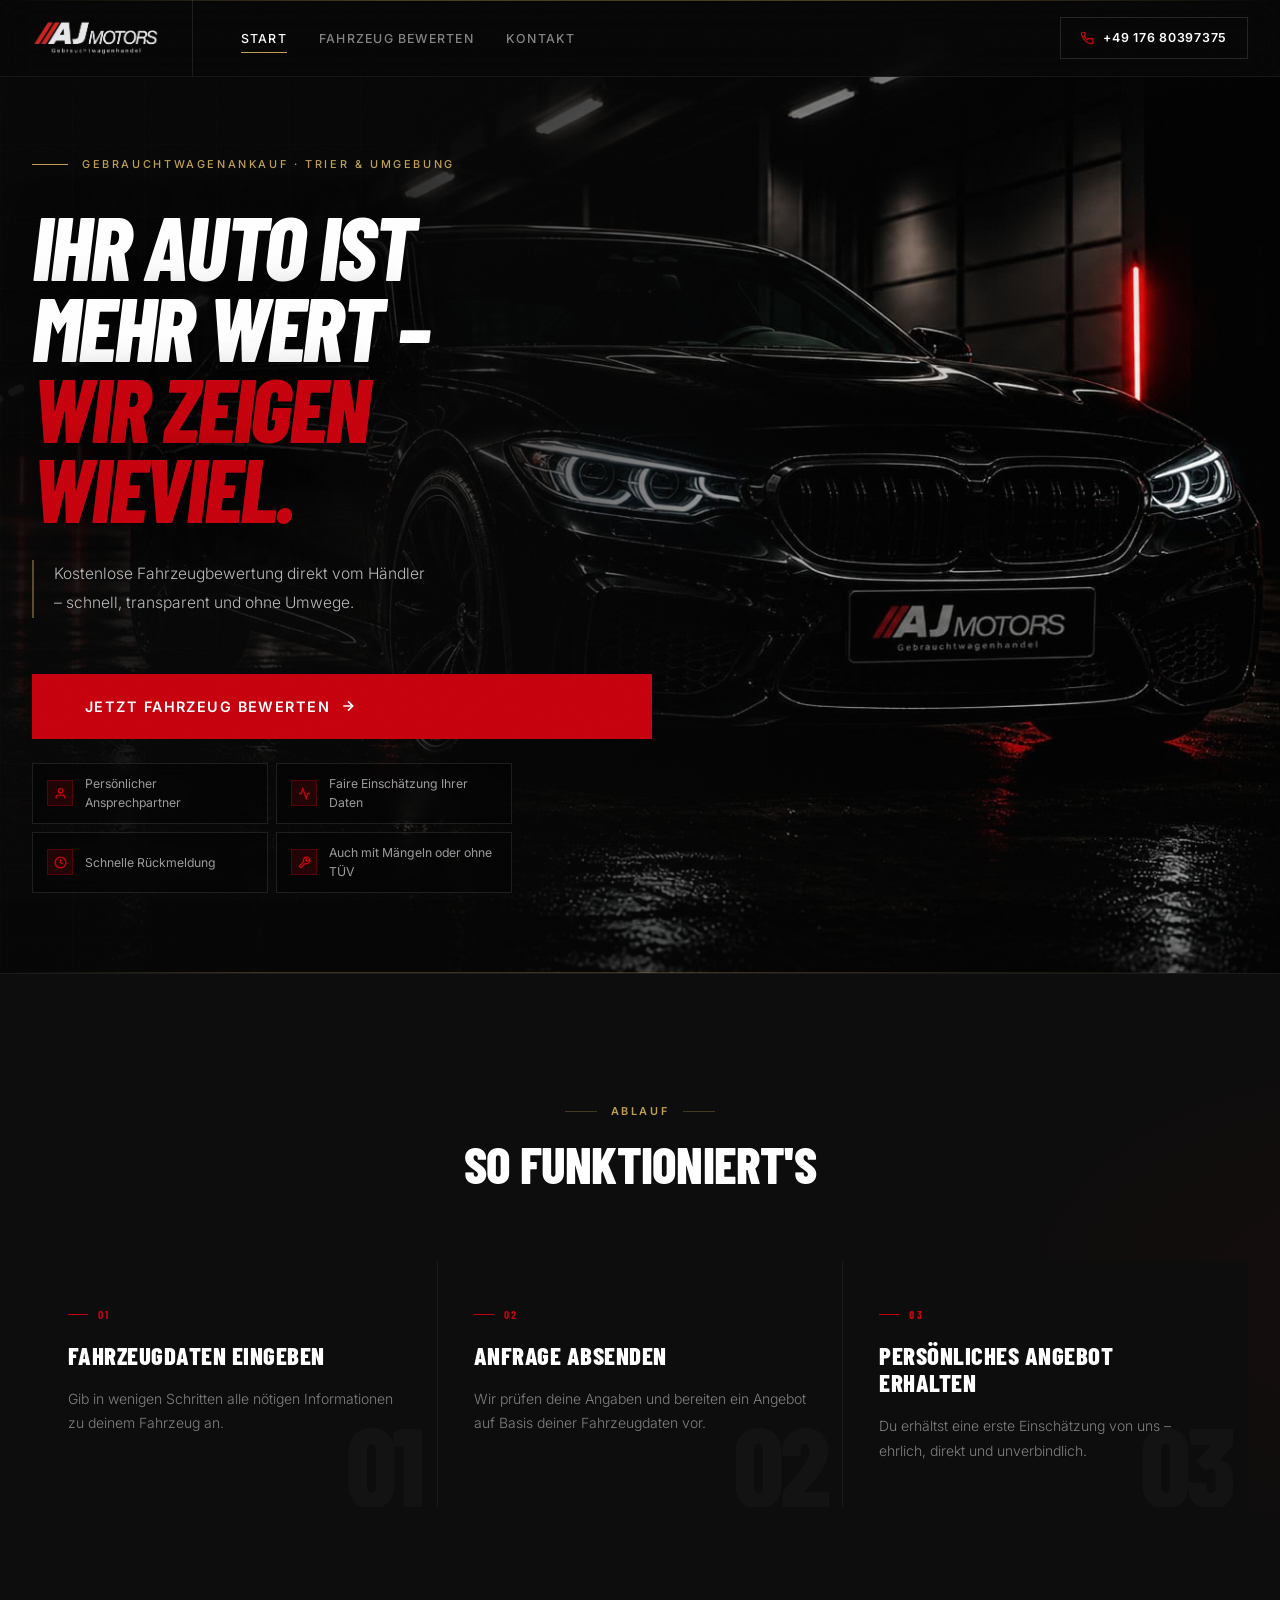
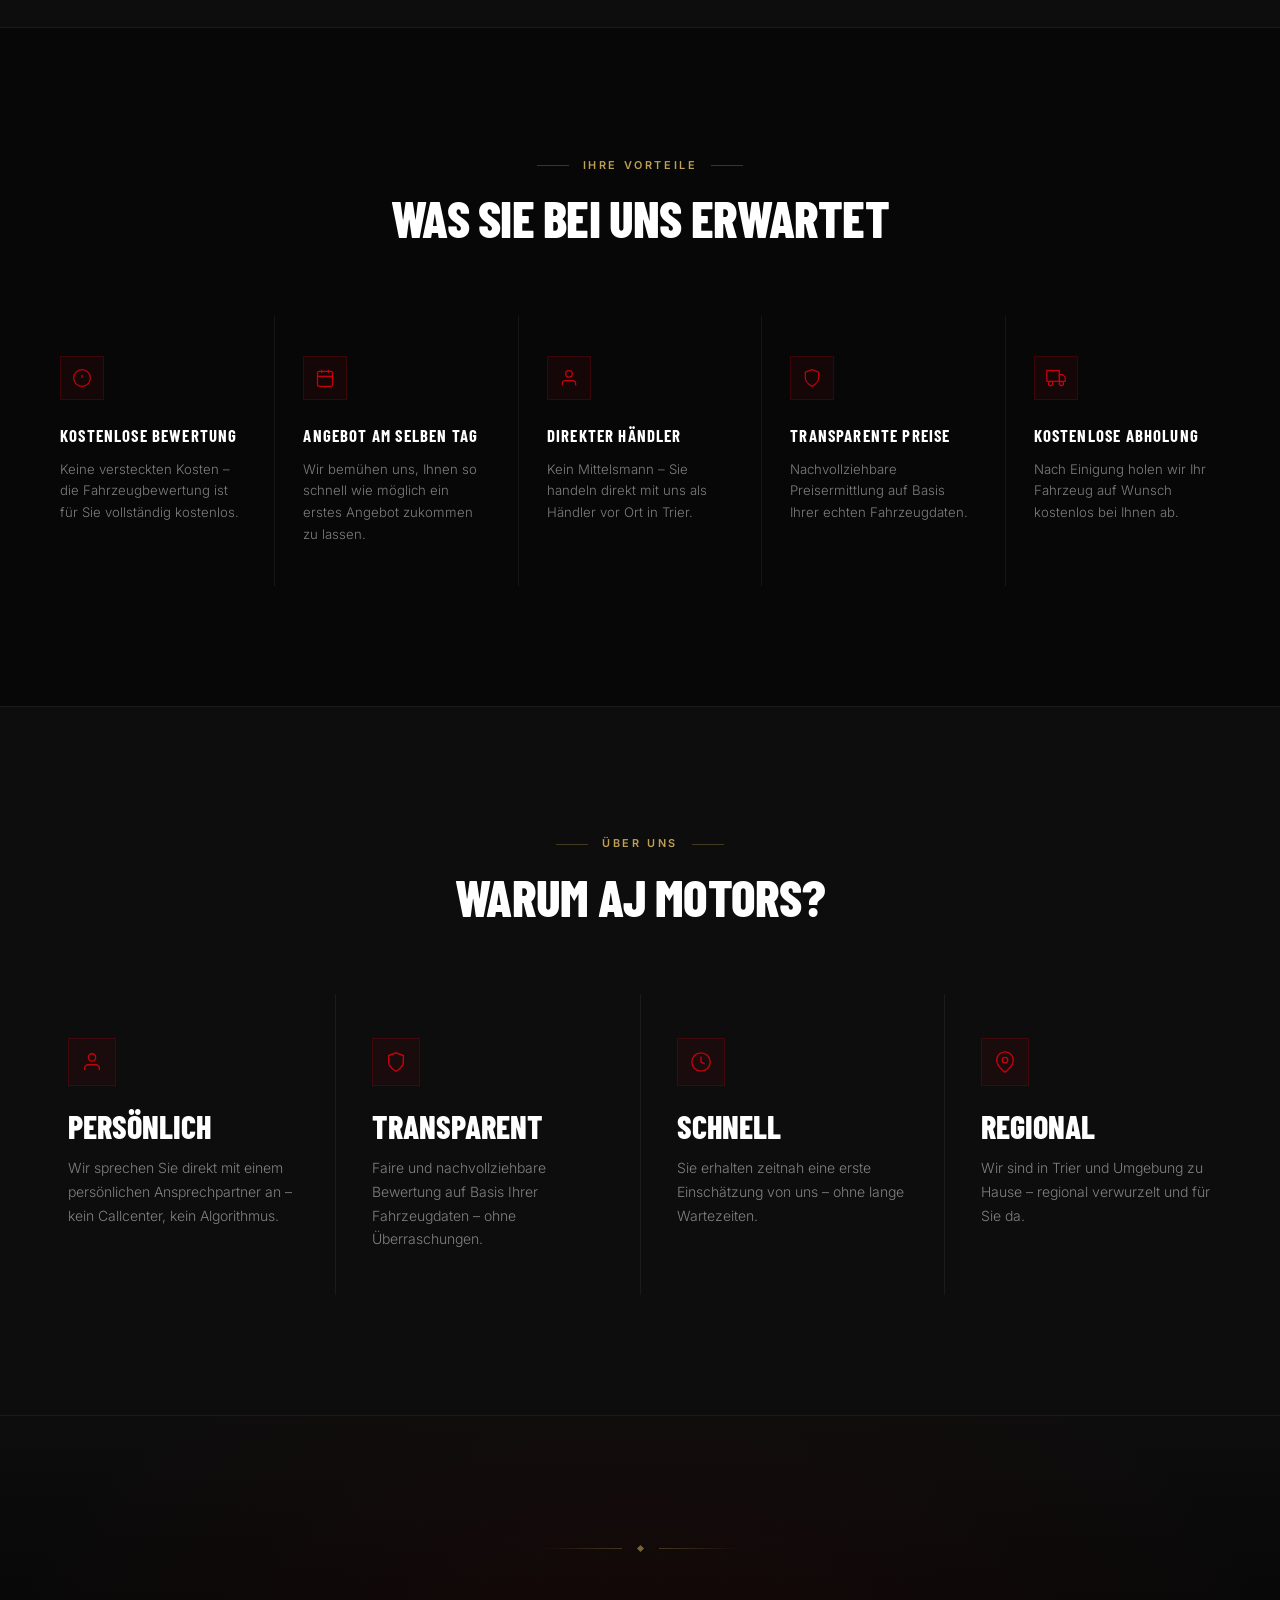
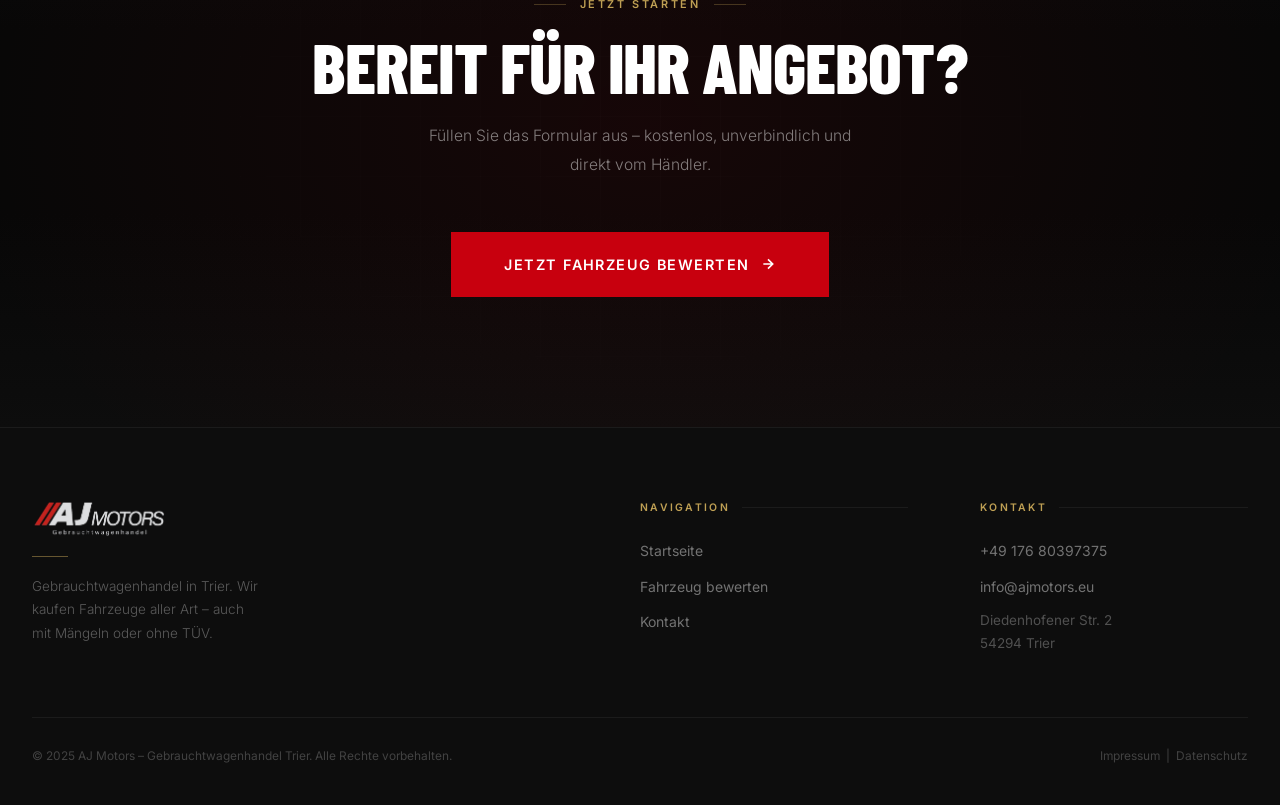
==== index.html @ bb2e8fae "initial commit" ====
<!DOCTYPE html>
<html lang="de">
<head>
  <meta charset="UTF-8">
  <meta name="viewport" content="width=device-width, initial-scale=1.0">
  <title>AJ Motors – Fahrzeugankauf & Bewertung in Trier</title>
  <meta name="description" content="Kostenlose Fahrzeugbewertung direkt vom Händler. AJ Motors kauft Gebrauchtwagen aller Art – schnell, transparent und fair. Trier & Umgebung.">
  <link rel="preconnect" href="https://fonts.googleapis.com">
  <link rel="preconnect" href="https://fonts.gstatic.com" crossorigin>
  <link href="https://fonts.googleapis.com/css2?family=Barlow+Condensed:ital,wght@0,300;0,600;0,700;0,800;1,700;1,800&family=Inter:wght@300;400;500;600&display=swap" rel="stylesheet">
  <link rel="stylesheet" href="styles.css">
</head>
<body>

<!-- ===== NAVBAR ===== -->
<nav class="navbar">
  <div class="nav-inner">
    <a href="index.html" class="nav-logo">
      <img src="public/logo-aj-motors.png" alt="AJ Motors">
    </a>
    <ul class="nav-links">
      <li><a href="index.html" class="active">Start</a></li>
      <li><a href="form.html">Fahrzeug bewerten</a></li>
      <li><a href="contact.html">Kontakt</a></li>
    </ul>
    <a href="tel:+4917680397375" class="nav-phone">
      <svg width="13" height="13" viewBox="0 0 24 24" fill="none" stroke="currentColor" stroke-width="2.5"><path d="M22 16.92v3a2 2 0 01-2.18 2 19.79 19.79 0 01-8.63-3.07A19.5 19.5 0 013.07 9.81 19.79 19.79 0 01.0 1.18 2 2 0 012 0h3a2 2 0 012 1.72c.127.96.361 1.903.7 2.81a2 2 0 01-.45 2.11L6.09 7.91a16 16 0 006 6l1.27-1.27a2 2 0 012.11-.45c.907.339 1.85.573 2.81.7A2 2 0 0122 14.92v2z"></path></svg>
      +49 176 80397375
    </a>
    <button class="nav-toggle" id="navToggle" aria-label="Menü öffnen">
      <svg width="20" height="20" viewBox="0 0 24 24" fill="none" stroke="currentColor" stroke-width="2"><line x1="3" y1="6" x2="21" y2="6"/><line x1="3" y1="12" x2="21" y2="12"/><line x1="3" y1="18" x2="21" y2="18"/></svg>
    </button>
  </div>
  <div class="nav-mobile" id="navMobile">
    <a href="index.html">Start</a>
    <a href="form.html">Fahrzeug bewerten</a>
    <a href="contact.html">Kontakt</a>
    <a href="tel:+4917680397375">+49 176 80397375</a>
  </div>
</nav>

<!-- ===== HERO ===== -->
<section class="hero">
  <!-- Decorative bottom edge -->
  <div class="hero-edge"></div>

  <div class="container hero-inner">
    <div class="hero-content">
      <span class="hero-eyebrow">Gebrauchtwagenankauf · Trier &amp; Umgebung</span>
      <h1 class="hero-headline">
        IHR AUTO IST<br>
        MEHR WERT –<br>
        <em class="text-red">WIR ZEIGEN<br>WIEVIEL.</em>
      </h1>
      <p class="hero-sub">
        Kostenlose Fahrzeugbewertung direkt vom Händler – schnell, transparent und ohne Umwege.
      </p>
      <div class="hero-cta">
        <a href="form.html" class="btn btn-primary btn-lg">
          Jetzt Fahrzeug bewerten
          <svg width="16" height="16" viewBox="0 0 24 24" fill="none" stroke="currentColor" stroke-width="2.5"><path d="M5 12h14M12 5l7 7-7 7"/></svg>
        </a>
        <div class="hero-badges">
          <div class="badge-item">
            <span class="badge-icon">
              <svg width="13" height="13" viewBox="0 0 24 24" fill="none" stroke="currentColor" stroke-width="2.5"><path d="M20 21v-2a4 4 0 00-4-4H8a4 4 0 00-4 4v2"/><circle cx="12" cy="7" r="4"/></svg>
            </span>
            Persönlicher Ansprechpartner
          </div>
          <div class="badge-item">
            <span class="badge-icon">
              <svg width="13" height="13" viewBox="0 0 24 24" fill="none" stroke="currentColor" stroke-width="2.5"><polyline points="22 12 18 12 15 21 9 3 6 12 2 12"/></svg>
            </span>
            Faire Einschätzung Ihrer Daten
          </div>
          <div class="badge-item">
            <span class="badge-icon">
              <svg width="13" height="13" viewBox="0 0 24 24" fill="none" stroke="currentColor" stroke-width="2.5"><circle cx="12" cy="12" r="10"/><polyline points="12 6 12 12 16 14"/></svg>
            </span>
            Schnelle Rückmeldung
          </div>
          <div class="badge-item">
            <span class="badge-icon">
              <svg width="13" height="13" viewBox="0 0 24 24" fill="none" stroke="currentColor" stroke-width="2.5"><path d="M14.7 6.3a1 1 0 000 1.4l1.6 1.6a1 1 0 001.4 0l3.77-3.77a6 6 0 01-7.94 7.94l-6.91 6.91a2.12 2.12 0 01-3-3l6.91-6.91a6 6 0 017.94-7.94l-3.76 3.76z"/></svg>
            </span>
            Auch mit Mängeln oder ohne TÜV
          </div>
        </div>
      </div>
    </div>
  </div>
</section>

<!-- ===== HOW IT WORKS ===== -->
<section class="how">
  <div class="container">
    <div class="section-header">
      <span class="section-label">Ablauf</span>
      <h2 class="section-heading">So funktioniert's</h2>
    </div>
    <div class="steps-row">
      <div class="step">
        <span class="step-count">01</span>
        <h3>Fahrzeugdaten eingeben</h3>
        <p>Gib in wenigen Schritten alle nötigen Informationen zu deinem Fahrzeug an.</p>
      </div>
      <div class="step">
        <span class="step-count">02</span>
        <h3>Anfrage absenden</h3>
        <p>Wir prüfen deine Angaben und bereiten ein Angebot auf Basis deiner Fahrzeugdaten vor.</p>
      </div>
      <div class="step">
        <span class="step-count">03</span>
        <h3>Persönliches Angebot erhalten</h3>
        <p>Du erhältst eine erste Einschätzung von uns – ehrlich, direkt und unverbindlich.</p>
      </div>
    </div>
  </div>
</section>

<!-- ===== USPs ===== -->
<section class="usps">
  <div class="container">
    <div class="section-header">
      <span class="section-label">Ihre Vorteile</span>
      <h2 class="section-heading">Was Sie bei uns erwartet</h2>
    </div>
    <div class="usps-grid">
      <div class="usp-card">
        <div class="usp-icon">
          <svg width="20" height="20" viewBox="0 0 24 24" fill="none" stroke="currentColor" stroke-width="1.5"><circle cx="12" cy="12" r="10"/><line x1="12" y1="8" x2="12" y2="12"/><line x1="12" y1="16" x2="12.01" y2="16"/></svg>
        </div>
        <h3>Kostenlose Bewertung</h3>
        <p>Keine versteckten Kosten – die Fahrzeugbewertung ist für Sie vollständig kostenlos.</p>
      </div>
      <div class="usp-card">
        <div class="usp-icon">
          <svg width="20" height="20" viewBox="0 0 24 24" fill="none" stroke="currentColor" stroke-width="1.5"><rect x="3" y="4" width="18" height="18" rx="2" ry="2"/><line x1="16" y1="2" x2="16" y2="6"/><line x1="8" y1="2" x2="8" y2="6"/><line x1="3" y1="10" x2="21" y2="10"/></svg>
        </div>
        <h3>Angebot am selben Tag</h3>
        <p>Wir bemühen uns, Ihnen so schnell wie möglich ein erstes Angebot zukommen zu lassen.</p>
      </div>
      <div class="usp-card">
        <div class="usp-icon">
          <svg width="20" height="20" viewBox="0 0 24 24" fill="none" stroke="currentColor" stroke-width="1.5"><path d="M20 21v-2a4 4 0 00-4-4H8a4 4 0 00-4 4v2"/><circle cx="12" cy="7" r="4"/></svg>
        </div>
        <h3>Direkter Händler</h3>
        <p>Kein Mittelsmann – Sie handeln direkt mit uns als Händler vor Ort in Trier.</p>
      </div>
      <div class="usp-card">
        <div class="usp-icon">
          <svg width="20" height="20" viewBox="0 0 24 24" fill="none" stroke="currentColor" stroke-width="1.5"><path d="M12 22s8-4 8-10V5l-8-3-8 3v7c0 6 8 10 8 10z"/></svg>
        </div>
        <h3>Transparente Preise</h3>
        <p>Nachvollziehbare Preisermittlung auf Basis Ihrer echten Fahrzeugdaten.</p>
      </div>
      <div class="usp-card">
        <div class="usp-icon">
          <svg width="20" height="20" viewBox="0 0 24 24" fill="none" stroke="currentColor" stroke-width="1.5"><rect x="1" y="3" width="15" height="13"/><polygon points="16 8 20 8 23 11 23 16 16 16 16 8"/><circle cx="5.5" cy="18.5" r="2.5"/><circle cx="18.5" cy="18.5" r="2.5"/></svg>
        </div>
        <h3>Kostenlose Abholung</h3>
        <p>Nach Einigung holen wir Ihr Fahrzeug auf Wunsch kostenlos bei Ihnen ab.</p>
      </div>
    </div>
  </div>
</section>

<!-- ===== TRUST ===== -->
<section class="trust">
  <div class="container">
    <div class="section-header">
      <span class="section-label">Über uns</span>
      <h2 class="section-heading">Warum AJ Motors?</h2>
    </div>
    <div class="trust-grid">
      <div class="trust-card">
        <div class="trust-icon">
          <svg width="22" height="22" viewBox="0 0 24 24" fill="none" stroke="currentColor" stroke-width="1.5"><path d="M20 21v-2a4 4 0 00-4-4H8a4 4 0 00-4 4v2"/><circle cx="12" cy="7" r="4"/></svg>
        </div>
        <h3>Persönlich</h3>
        <p>Wir sprechen Sie direkt mit einem persönlichen Ansprechpartner an – kein Callcenter, kein Algorithmus.</p>
      </div>
      <div class="trust-card">
        <div class="trust-icon">
          <svg width="22" height="22" viewBox="0 0 24 24" fill="none" stroke="currentColor" stroke-width="1.5"><path d="M12 22s8-4 8-10V5l-8-3-8 3v7c0 6 8 10 8 10z"/></svg>
        </div>
        <h3>Transparent</h3>
        <p>Faire und nachvollziehbare Bewertung auf Basis Ihrer Fahrzeugdaten – ohne Überraschungen.</p>
      </div>
      <div class="trust-card">
        <div class="trust-icon">
          <svg width="22" height="22" viewBox="0 0 24 24" fill="none" stroke="currentColor" stroke-width="1.5"><circle cx="12" cy="12" r="10"/><polyline points="12 6 12 12 16 14"/></svg>
        </div>
        <h3>Schnell</h3>
        <p>Sie erhalten zeitnah eine erste Einschätzung von uns – ohne lange Wartezeiten.</p>
      </div>
      <div class="trust-card">
        <div class="trust-icon">
          <svg width="22" height="22" viewBox="0 0 24 24" fill="none" stroke="currentColor" stroke-width="1.5"><path d="M21 10c0 7-9 13-9 13s-9-6-9-13a9 9 0 0118 0z"/><circle cx="12" cy="10" r="3"/></svg>
        </div>
        <h3>Regional</h3>
        <p>Wir sind in Trier und Umgebung zu Hause – regional verwurzelt und für Sie da.</p>
      </div>
    </div>
  </div>
</section>

<!-- ===== CTA BAND ===== -->
<section class="cta-band">
  <div class="cta-band-bg"></div>
  <div class="container">
    <div class="cta-ornament">
      <span class="cta-ornament-line"></span>
      <span class="cta-ornament-dot"></span>
      <span class="cta-ornament-line"></span>
    </div>
    <span class="section-label">Jetzt starten</span>
    <h2 class="section-heading">Bereit für Ihr Angebot?</h2>
    <p>Füllen Sie das Formular aus – kostenlos, unverbindlich und direkt vom Händler.</p>
    <a href="form.html" class="btn btn-primary btn-lg">
      Jetzt Fahrzeug bewerten
      <svg width="16" height="16" viewBox="0 0 24 24" fill="none" stroke="currentColor" stroke-width="2.5"><path d="M5 12h14M12 5l7 7-7 7"/></svg>
    </a>
  </div>
</section>

<!-- ===== FOOTER ===== -->
<footer class="footer">
  <div class="container">
    <div class="footer-grid">
      <div class="footer-brand">
        <img src="public/logo-aj-motors.png" alt="AJ Motors">
        <div class="footer-brand-divider"></div>
        <p>Gebrauchtwagenhandel in Trier. Wir kaufen Fahrzeuge aller Art – auch mit Mängeln oder ohne TÜV.</p>
      </div>
      <div class="footer-col">
        <h4>Navigation</h4>
        <ul>
          <li><a href="index.html">Startseite</a></li>
          <li><a href="form.html">Fahrzeug bewerten</a></li>
          <li><a href="contact.html">Kontakt</a></li>
        </ul>
      </div>
      <div class="footer-col">
        <h4>Kontakt</h4>
        <ul>
          <li><a href="tel:+4917680397375">+49 176 80397375</a></li>
          <li><a href="mailto:info@ajmotors.eu">info@ajmotors.eu</a></li>
          <li class="footer-address">Diedenhofener Str. 2<br>54294 Trier</li>
        </ul>
      </div>
    </div>
    <div class="footer-bottom">
      <p>© 2025 AJ Motors – Gebrauchtwagenhandel Trier. Alle Rechte vorbehalten.</p>
      <p><a href="#">Impressum</a> &nbsp;|&nbsp; <a href="#">Datenschutz</a></p>
    </div>
  </div>
</footer>

<script>
  const toggle = document.getElementById('navToggle');
  const mobile = document.getElementById('navMobile');
  toggle.addEventListener('click', () => {
    const open = mobile.classList.toggle('open');
    toggle.setAttribute('aria-label', open ? 'Menü schließen' : 'Menü öffnen');
  });
  window.addEventListener('scroll', () => {
    if (mobile.classList.contains('open')) {
      mobile.classList.remove('open');
      toggle.setAttribute('aria-label', 'Menü öffnen');
    }
  }, { passive: true });
</script>
</body>
</html>
---- styles.css ----
/* ===========================================
   AJ MOTORS – PREMIUM STYLESHEET
   =========================================== */

:root {
  /* Core blacks */
  --black:     #070707;
  --black-2:   #0D0D0D;
  --black-3:   #121212;
  --black-4:   #1A1A1A;

  /* Brand red – refined */
  --red:       #C8000E;
  --red-dk:    #9E000B;
  --red-glow:  rgba(200, 0, 14, 0.32);
  --red-subtle:rgba(200, 0, 14, 0.07);

  /* Gold accent – premium touch */
  --gold:      #BFA054;
  --gold-lt:   #D4B870;
  --gold-dk:   #8A7238;
  --gold-sub:  rgba(191, 160, 84, 0.18);
  --gold-line: rgba(191, 160, 84, 0.3);

  /* Text */
  --white:     #FFFFFF;
  --gray:      rgba(255, 255, 255, 0.48);
  --gray-lt:   rgba(255, 255, 255, 0.68);

  /* Borders */
  --border:    rgba(255, 255, 255, 0.06);
  --border-md: rgba(255, 255, 255, 0.10);

  /* Motion */
  --ease:      0.32s cubic-bezier(0.4, 0, 0.2, 1);
  --ease-out:  0.45s cubic-bezier(0, 0, 0.2, 1);

  /* Shape – sharp = premium */
  --radius: 0px;
}

/* ---- RESET ---- */
*, *::before, *::after { box-sizing: border-box; margin: 0; padding: 0; }
html { scroll-behavior: smooth; }

body {
  background: var(--black);
  color: var(--white);
  font-family: 'Inter', -apple-system, BlinkMacSystemFont, sans-serif;
  font-size: 16px;
  line-height: 1.6;
  -webkit-font-smoothing: antialiased;
  overflow-x: hidden;
}

/* Film grain – ultra-subtle premium texture */
body::before {
  content: '';
  position: fixed; inset: 0; z-index: 9998;
  pointer-events: none;
  opacity: 0.028;
  background-image: url("data:image/svg+xml,%3Csvg xmlns='http://www.w3.org/2000/svg' width='280' height='280'%3E%3Cfilter id='g'%3E%3CfeTurbulence type='fractalNoise' baseFrequency='0.78' numOctaves='4' stitchTiles='stitch'/%3E%3C/filter%3E%3Crect width='280' height='280' filter='url(%23g)'/%3E%3C/svg%3E");
}

img  { max-width: 100%; display: block; }
a    { color: inherit; text-decoration: none; }
ul   { list-style: none; }
input, select, textarea, button { font-family: inherit; }

/* ---- UTILITY ---- */
.container { max-width: 1280px; margin: 0 auto; padding: 0 32px; }
.text-red   { color: var(--red); }
.sr-only    { position: absolute; width: 1px; height: 1px; overflow: hidden; clip: rect(0,0,0,0); }

/* ---- BUTTONS ---- */
.btn {
  display: inline-flex; align-items: center; gap: 10px;
  padding: 16px 32px;
  border: 1px solid transparent; border-radius: var(--radius);
  font-weight: 600; font-size: .875rem; cursor: pointer;
  transition: all var(--ease);
  text-decoration: none; white-space: nowrap;
  letter-spacing: 0.07em; text-transform: uppercase;
  position: relative; overflow: hidden;
}

/* Sheen sweep effect */
.btn::after {
  content: '';
  position: absolute; inset: 0;
  background: linear-gradient(110deg, transparent 40%, rgba(255,255,255,0.07) 50%, transparent 60%);
  transform: translateX(-100%);
  transition: transform 0.55s ease;
}
.btn:hover::after { transform: translateX(100%); }

.btn-primary { background: var(--red); color: var(--white); border-color: var(--red); }
.btn-primary:hover {
  background: var(--red-dk); border-color: var(--red-dk);
  transform: translateY(-2px);
  box-shadow: 0 14px 40px var(--red-glow);
}
.btn-outline { background: transparent; color: var(--white); border-color: rgba(255,255,255,.18); }
.btn-outline:hover { border-color: var(--gold); color: var(--gold); background: var(--gold-sub); }
.btn-phone { background: transparent; color: var(--white); border-color: rgba(255,255,255,.15); }
.btn-phone:hover { border-color: var(--red); color: var(--red); }
.btn-lg { padding: 20px 52px; font-size: .9rem; letter-spacing: .1em; }

/* ---- NAVBAR ---- */
.navbar {
  position: fixed; top: 0; left: 0; right: 0; z-index: 200;
  /* Kein backdrop-filter hier — verhindert Compositing-Konflikt mit mix-blend-mode */
  background: rgba(7, 7, 7, 0.93);
  border-bottom: 1px solid var(--border);
}

/* Blur-Schicht als Pseudo-Element HINTER dem Content */
.navbar::after {
  content: '';
  position: absolute; inset: 0; z-index: 0;
  backdrop-filter: blur(20px) saturate(160%);
  pointer-events: none;
}

/* Gold hairline ganz oben */
.navbar::before {
  content: '';
  position: absolute; top: 0; left: 0; right: 0; z-index: 2;
  height: 1px;
  background: linear-gradient(90deg, transparent 0%, var(--gold) 30%, var(--gold) 70%, transparent 100%);
  opacity: 0.35;
}

.nav-inner {
  position: relative; z-index: 1; /* über dem ::after Blur-Layer */
  max-width: 1280px; margin: 0 auto; padding: 0 32px;
  height: 76px; display: flex; align-items: center; gap: 48px;
}
.nav-logo {
  align-self: stretch;
  display: flex; align-items: center;
  padding-right: 32px;
  border-right: 1px solid rgba(255,255,255,.09);
  flex-shrink: 0;
}
.nav-logo img {
  height: 36px; width: auto;
  display: block;
  opacity: 0.92;
}
.nav-links { display: flex; gap: 32px; flex: 1; }
.nav-links a {
  font-weight: 500; font-size: .775rem;
  color: rgba(255,255,255,.5); position: relative; padding-bottom: 2px;
  transition: color var(--ease); letter-spacing: 0.1em; text-transform: uppercase;
}
.nav-links a::after {
  content: ''; position: absolute; bottom: -5px; left: 0; right: 0;
  height: 1px; background: var(--gold);
  transform: scaleX(0); transform-origin: left; transition: transform var(--ease);
}
.nav-links a:hover, .nav-links a.active { color: var(--white); }
.nav-links a:hover::after, .nav-links a.active::after { transform: scaleX(1); }

.nav-phone {
  display: flex; align-items: center; gap: 9px;
  font-weight: 600; font-size: .775rem;
  border: 1px solid rgba(255,255,255,.12); padding: 10px 20px;
  transition: all var(--ease); flex-shrink: 0;
  letter-spacing: 0.06em;
}
.nav-phone:hover { border-color: var(--gold); color: var(--gold); }
.nav-phone svg { color: var(--red); flex-shrink: 0; }

.nav-toggle {
  display: none; background: none; border: none; color: var(--white);
  cursor: pointer; padding: 8px; margin-left: auto;
}
.nav-mobile {
  display: none; flex-direction: column;
  background: var(--black-2); border-top: 1px solid var(--border);
  position: relative; z-index: 1;
}
.nav-mobile.open { display: flex; }
.nav-mobile a {
  color: rgba(255,255,255,.6); font-weight: 500; font-size: .875rem;
  padding: 18px 32px; border-bottom: 1px solid var(--border);
  transition: color var(--ease); letter-spacing: 0.04em;
}
.nav-mobile a:last-child { border-bottom: none; }
.nav-mobile a:hover { color: var(--white); }

/* ---- SECTION LABELS & HEADERS ---- */
.section-label {
  display: inline-flex; align-items: center; gap: 14px;
  font-size: .68rem; font-weight: 600;
  text-transform: uppercase; letter-spacing: .24em;
  color: var(--gold); margin-bottom: 18px;
}
.section-label::before,
.section-label::after {
  content: '';
  display: block; height: 1px; background: var(--gold-line); flex-shrink: 0;
}
.section-label::before { width: 32px; }
.section-label::after  { width: 32px; }

.section-heading {
  font-family: 'Barlow Condensed', 'Impact', sans-serif;
  font-weight: 800; font-size: clamp(2.2rem, 4vw, 3.6rem);
  text-transform: uppercase; letter-spacing: -.015em; line-height: 1.0;
}
.section-header { text-align: center; margin-bottom: 72px; }

/* ---- HERO ---- */
.hero {
  min-height: 100vh;
  position: relative; overflow: hidden;
  display: flex; align-items: center;
  padding-top: 76px;

  /* Foto als CSS-Background — Hochformat-Bild, vertikal zentriert auf Motorhaube */
  background-image: url('public/hero.png.jpg');
  background-size: cover;
  background-position: center 42%;
  background-repeat: no-repeat;
}

/* Gradient-Overlay: Links dicht für Text-Lesbarkeit, rechts offen für Bild */
.hero::before {
  content: '';
  position: absolute; inset: 0; z-index: 0; pointer-events: none;
  background:
    /* Horizontaler Fader: Links opak → Mitte/Rechts transparent */
    linear-gradient(108deg,
      rgba(7,7,7,0.97) 0%,
      rgba(7,7,7,0.90) 25%,
      rgba(7,7,7,0.55) 48%,
      rgba(7,7,7,0.15) 68%,
      transparent 82%
    ),
    /* Vertikaler Fader unten: Boden abdunkeln */
    linear-gradient(to top,
      rgba(7,7,7,0.60) 0%,
      rgba(7,7,7,0.08) 28%,
      transparent 50%
    ),
    /* Oben leicht abdunkeln für Navbar-Übergang */
    linear-gradient(to bottom,
      rgba(7,7,7,0.45) 0%,
      transparent 16%
    );
}

/* Subtiles Grid nur im linken (dunklen) Bereich */
.hero::after {
  content: '';
  position: absolute; inset: 0; z-index: 0; pointer-events: none;
  background-image:
    linear-gradient(rgba(255,255,255,.011) 1px, transparent 1px),
    linear-gradient(90deg, rgba(255,255,255,.011) 1px, transparent 1px);
  background-size: 72px 72px;
  mask-image: linear-gradient(108deg, black 0%, black 22%, transparent 50%);
}

.hero-edge {
  position: absolute; bottom: 0; left: 0; right: 0; z-index: 2;
  height: 1px;
  background: linear-gradient(90deg, transparent 0%, var(--gold-line) 20%, var(--gold-line) 55%, transparent 100%);
  pointer-events: none;
}

.hero-inner {
  position: relative; z-index: 1;
  padding-top: 80px; padding-bottom: 80px;
  width: 100%;
}

.hero-content {
  max-width: 620px;
  display: flex; flex-direction: column; gap: 32px;
}

/* Eyebrow */
.hero-eyebrow {
  display: inline-flex; align-items: center; gap: 14px;
  font-size: .68rem; font-weight: 500; text-transform: uppercase;
  letter-spacing: .24em; color: var(--gold);
}
.hero-eyebrow::before {
  content: ''; display: block; width: 36px; height: 1px;
  background: var(--gold); flex-shrink: 0;
}

.hero-headline {
  font-family: 'Barlow Condensed', 'Impact', 'Arial Narrow', sans-serif;
  font-weight: 800; font-style: italic;
  font-size: clamp(3.4rem, 7vw, 7rem);
  line-height: 0.9; text-transform: uppercase; letter-spacing: -.025em;
  text-shadow: 0 2px 40px rgba(0,0,0,0.5);
}
.hero-headline em { font-style: italic; color: var(--red); }

.hero-sub {
  font-size: .975rem; color: rgba(255,255,255,.72); max-width: 400px; line-height: 1.85;
  border-left: 2px solid rgba(191,160,84,.45); padding-left: 20px;
  font-weight: 300;
}

.hero-cta { display: flex; flex-direction: column; gap: 24px; margin-top: 24px; }

.hero-badges { display: grid; grid-template-columns: 1fr 1fr; gap: 8px; max-width: 480px; }

.badge-item {
  display: flex; align-items: center; gap: 12px;
  font-size: .765rem; color: rgba(255,255,255,.6); font-weight: 400;
  padding: 10px 14px;
  border: 1px solid rgba(255,255,255,.1);
  background: rgba(0,0,0,.35);
  backdrop-filter: blur(8px);
  transition: border-color var(--ease), color var(--ease);
  cursor: default;
}
.badge-item:hover {
  border-color: rgba(191,160,84,.35);
  color: rgba(255,255,255,.85);
}
.badge-icon {
  width: 26px; height: 26px; flex-shrink: 0;
  background: rgba(200,0,14,.15); border: 1px solid rgba(200,0,14,.3);
  display: flex; align-items: center; justify-content: center;
  color: var(--red);
}

/* ---- HOW IT WORKS ---- */
.how {
  padding: 120px 0;
  background: var(--black-2);
  border-top: 1px solid var(--border);
  border-bottom: 1px solid var(--border);
  position: relative; overflow: hidden;
}
.how::before {
  content: ''; position: absolute; top: 0; right: -100px;
  width: 500px; height: 100%;
  background: radial-gradient(ellipse at right center, rgba(200,0,14,.05) 0%, transparent 60%);
  pointer-events: none;
}

/* Seam-grid layout */
.steps-row {
  display: grid; grid-template-columns: repeat(3, 1fr);
  gap: 1px; background: var(--border);
  counter-reset: step;
}

.step {
  counter-increment: step;
  display: flex; flex-direction: column; align-items: flex-start;
  text-align: left; gap: 18px;
  background: var(--black-2); padding: 44px 36px;
  transition: background var(--ease), transform var(--ease);
  position: relative; overflow: hidden;
}
.step:hover { background: var(--black-3); }

/* Large watermark step number */
.step::before {
  content: counter(step, decimal-leading-zero);
  position: absolute; bottom: -12px; right: 16px;
  font-family: 'Barlow Condensed', sans-serif;
  font-size: 7rem; font-weight: 800; line-height: 1;
  color: rgba(255,255,255,.028); letter-spacing: -.04em;
  pointer-events: none; user-select: none;
}

/* Red reveal line on top */
.step::after {
  content: '';
  position: absolute; top: 0; left: 0; right: 0;
  height: 2px; background: var(--red);
  transform: scaleX(0); transform-origin: left;
  transition: transform var(--ease-out);
}
.step:hover::after { transform: scaleX(1); }

.step-count {
  font-family: 'Barlow Condensed', sans-serif;
  font-size: .72rem; font-weight: 700; letter-spacing: .2em;
  color: var(--red); text-transform: uppercase;
  display: flex; align-items: center; gap: 10px;
}
.step-count::before {
  content: ''; display: block; width: 20px; height: 1px; background: var(--red);
}

.step h3 {
  font-family: 'Barlow Condensed', sans-serif;
  font-size: 1.55rem; font-weight: 800; text-transform: uppercase;
  letter-spacing: 0.02em; line-height: 1.1; color: var(--white);
}
.step p { font-size: .875rem; color: var(--gray); line-height: 1.75; font-weight: 300; }

/* ---- USP SECTION ---- */
.usps { padding: 120px 0; background: var(--black); }

.usps-grid {
  display: grid; grid-template-columns: repeat(5, 1fr);
  gap: 1px; background: var(--border);
}

.usp-card {
  background: var(--black); padding: 40px 28px;
  text-align: left; transition: background var(--ease);
  position: relative; overflow: hidden;
}
.usp-card:hover { background: var(--black-3); }

/* Red line sweeps from left on hover */
.usp-card::before {
  content: '';
  position: absolute; top: 0; left: 0; right: 0;
  height: 2px;
  background: linear-gradient(90deg, var(--red) 0%, rgba(200,0,14,.2) 100%);
  transform: scaleX(0); transform-origin: left;
  transition: transform var(--ease-out);
}
.usp-card:hover::before { transform: scaleX(1); }

.usp-icon {
  width: 44px; height: 44px; margin-bottom: 22px;
  background: var(--red-subtle); border: 1px solid rgba(200,0,14,.22);
  display: flex; align-items: center; justify-content: center;
  color: var(--red); transition: border-color var(--ease);
}
.usp-card:hover .usp-icon { border-color: rgba(200,0,14,.45); }

.usp-card h3 {
  font-family: 'Barlow Condensed', sans-serif;
  font-size: 1.05rem; font-weight: 700; text-transform: uppercase;
  letter-spacing: .07em; margin-bottom: 10px;
}
.usp-card p { font-size: .825rem; color: var(--gray); line-height: 1.65; font-weight: 300; }

/* ---- TRUST SECTION ---- */
.trust {
  padding: 120px 0; background: var(--black-2);
  border-top: 1px solid var(--border); border-bottom: 1px solid var(--border);
}

.trust-grid {
  display: grid; grid-template-columns: repeat(4, 1fr);
  gap: 1px; background: var(--border);
}

.trust-card {
  background: var(--black-2); padding: 44px 36px;
  transition: background var(--ease); position: relative; overflow: hidden;
}
.trust-card:hover { background: var(--black-3); }

/* Gold line appears at bottom on hover */
.trust-card::after {
  content: '';
  position: absolute; bottom: 0; left: 0; right: 0;
  height: 1px;
  background: linear-gradient(90deg, var(--gold) 0%, transparent 100%);
  opacity: 0; transition: opacity var(--ease-out);
}
.trust-card:hover::after { opacity: 1; }

.trust-icon {
  width: 48px; height: 48px; margin-bottom: 24px;
  background: var(--red-subtle); border: 1px solid rgba(200,0,14,.22);
  display: flex; align-items: center; justify-content: center;
  color: var(--red); transition: border-color var(--ease);
}
.trust-card:hover .trust-icon { border-color: rgba(200,0,14,.45); }

.trust-card h3 {
  font-family: 'Barlow Condensed', sans-serif;
  font-size: 2rem; font-weight: 800; text-transform: uppercase;
  margin-bottom: 14px; line-height: 1.0;
}
.trust-card p { font-size: .875rem; color: var(--gray); line-height: 1.7; font-weight: 300; }

/* ---- CTA BAND ---- */
.cta-band {
  padding: 130px 0;
  background: var(--black);
  text-align: center;
  position: relative; overflow: hidden;
}

.cta-band-bg {
  position: absolute; inset: 0; pointer-events: none;
  background:
    radial-gradient(ellipse 90% 130% at 50% 50%, rgba(200,0,14,.08) 0%, transparent 60%),
    linear-gradient(180deg, var(--black-2) 0%, var(--black) 35%, var(--black) 65%, var(--black-2) 100%);
}
.cta-band-bg::after {
  content: '';
  position: absolute; inset: 0;
  background-image:
    linear-gradient(rgba(255,255,255,.01) 1px, transparent 1px),
    linear-gradient(90deg, rgba(255,255,255,.01) 1px, transparent 1px);
  background-size: 60px 60px;
  mask-image: radial-gradient(ellipse 60% 80% at 50% 50%, black, transparent);
}

.cta-band > .container { position: relative; z-index: 1; }

/* Gold ornament divider */
.cta-ornament {
  display: flex; align-items: center; gap: 16px;
  justify-content: center; margin-bottom: 36px;
}
.cta-ornament-line {
  display: block; flex: 1; max-width: 80px; height: 1px;
  background: linear-gradient(90deg, transparent, var(--gold-line));
}
.cta-ornament-line:last-child {
  background: linear-gradient(90deg, var(--gold-line), transparent);
}
.cta-ornament-dot {
  display: block; width: 5px; height: 5px;
  background: var(--gold); opacity: 0.6;
  transform: rotate(45deg);
}

.cta-band .section-heading {
  font-size: clamp(2.6rem, 5.5vw, 5rem);
  margin-bottom: 20px;
}
.cta-band p {
  color: var(--gray); font-size: .975rem; max-width: 440px;
  margin: 0 auto 52px; line-height: 1.85; font-weight: 300;
}

/* ---- FOOTER ---- */
.footer { background: var(--black-2); border-top: 1px solid var(--border); padding: 72px 0 40px; }

.footer-grid { display: grid; grid-template-columns: 2fr 1fr 1fr; gap: 72px; margin-bottom: 52px; }

.footer-brand img {
  height: 38px; margin-bottom: 18px;
  opacity: 0.88;
}
.footer-brand-divider {
  width: 36px; height: 1px;
  background: var(--gold); opacity: 0.5;
  margin-bottom: 18px;
}
.footer-brand p { font-size: .845rem; color: rgba(255,255,255,.32); max-width: 230px; line-height: 1.75; font-weight: 300; }

.footer-col h4 {
  font-size: .65rem; font-weight: 600; text-transform: uppercase;
  letter-spacing: .22em; color: var(--gold); margin-bottom: 22px;
  display: flex; align-items: center; gap: 12px;
}
.footer-col h4::after { content: ''; flex: 1; height: 1px; background: var(--border); }

.footer-col li { margin-bottom: 10px; }
.footer-col a { color: rgba(255,255,255,.42); font-size: .875rem; transition: color var(--ease); font-weight: 400; }
.footer-col a:hover { color: var(--white); }
.footer-address { color: rgba(255,255,255,.28); font-size: .845rem; line-height: 1.7; }

.footer-bottom {
  padding-top: 28px; border-top: 1px solid var(--border);
  display: flex; justify-content: space-between; align-items: center;
}
.footer-bottom p { font-size: .745rem; color: rgba(255,255,255,.22); }
.footer-bottom a { transition: color var(--ease); }
.footer-bottom a:hover { color: rgba(255,255,255,.65); }

/* ---- FORM PAGE ---- */
.form-page { min-height: 100vh; padding-top: 76px; background: var(--black); }
.form-header {
  background: var(--black-2); padding: 40px 0 0;
  border-bottom: 1px solid var(--border);
}
.form-title { max-width: 640px; margin: 0 auto; padding: 0 24px 28px; text-align: center; }
.form-title h1 {
  font-family: 'Barlow Condensed', sans-serif;
  font-size: clamp(1.8rem, 4vw, 3rem); font-weight: 800;
  text-transform: uppercase; margin-bottom: 6px;
}
.form-title p { font-size: .9rem; color: var(--gray); }
.progress-wrap { max-width: 640px; margin: 0 auto; padding: 0 24px 28px; }
.progress-meta { display: flex; justify-content: space-between; margin-bottom: 8px; }
.progress-meta span { font-size: .78rem; color: rgba(255,255,255,.35); }
.progress-meta strong { color: var(--red); }
.progress-bar { height: 2px; background: rgba(255,255,255,.06); overflow: hidden; }
.progress-fill { height: 100%; background: var(--red); transition: width .4s ease; }

.form-body { max-width: 560px; margin: 0 auto; padding: 64px 24px 80px; }
.form-step { display: none; }
.form-step.active { display: block; animation: stepIn .3s ease; }
@keyframes stepIn { from { opacity: 0; transform: translateY(14px); } to { opacity: 1; transform: translateY(0); } }

.step-counter { display: block; font-size: .72rem; font-weight: 600; text-transform: uppercase; letter-spacing: .18em; color: var(--red); margin-bottom: 10px; }
.step-q {
  font-family: 'Barlow Condensed', sans-serif;
  font-size: clamp(1.75rem, 4vw, 2.75rem); font-weight: 800;
  text-transform: uppercase; line-height: 1.05; margin-bottom: 6px;
}
.step-hint { font-size: .875rem; color: var(--gray); margin-bottom: 36px; }

/* Form controls */
.fg { margin-bottom: 20px; }
.fg label { display: block; font-size: .85rem; font-weight: 500; color: rgba(255,255,255,.58); margin-bottom: 7px; }
.fc {
  width: 100%; padding: 14px 16px;
  background: var(--black-3); border: 1px solid rgba(255,255,255,.08);
  color: var(--white); font-size: 1rem;
  transition: border-color var(--ease); appearance: none;
}
.fc:focus { outline: none; border-color: var(--red); background: rgba(255,255,255,.018); }
.fc::placeholder { color: rgba(255,255,255,.22); }
select.fc {
  background-image: url("data:image/svg+xml,%3Csvg xmlns='http://www.w3.org/2000/svg' width='16' height='16' viewBox='0 0 24 24' fill='none' stroke='%23555' stroke-width='2'%3E%3Cpolyline points='6 9 12 15 18 9'%3E%3C/polyline%3E%3C/svg%3E");
  background-repeat: no-repeat; background-position: right 14px center; padding-right: 44px; cursor: pointer;
}
select.fc option { background: var(--black-3); color: var(--white); }

/* Option cards */
.opts { display: grid; grid-template-columns: repeat(2, 1fr); gap: 8px; }
.opts.cols-3 { grid-template-columns: repeat(3, 1fr); }
.opt {
  background: var(--black-3); border: 1px solid rgba(255,255,255,.07);
  padding: 18px 14px; text-align: center;
  cursor: pointer; transition: all var(--ease); user-select: none;
}
.opt:hover { border-color: rgba(200,0,14,.35); background: rgba(200,0,14,.04); }
.opt.sel { border-color: var(--red); background: rgba(200,0,14,.08); }
.opt-ico {
  width: 44px; height: 44px; margin: 0 auto 12px;
  background: rgba(200,0,14,.06); border: 1px solid rgba(200,0,14,.18);
  display: flex; align-items: center; justify-content: center;
  color: var(--red); transition: background var(--ease), border-color var(--ease);
}
.opt.sel .opt-ico { background: rgba(200,0,14,.14); border-color: rgba(200,0,14,.5); }
.opt-lbl { font-size: .82rem; font-weight: 600; letter-spacing: .03em; }

/* Image upload */
.upload {
  border: 1px dashed rgba(255,255,255,.1); padding: 40px 24px;
  text-align: center; cursor: pointer; transition: all var(--ease); position: relative;
}
.upload:hover { border-color: var(--red); background: rgba(200,0,14,.03); }
.upload input[type="file"] { position: absolute; inset: 0; opacity: 0; cursor: pointer; width: 100%; height: 100%; }
.upload-icon { font-size: 2.5rem; margin-bottom: 12px; }
.upload h4 { font-weight: 600; margin-bottom: 4px; }
.upload p { font-size: .8rem; color: var(--gray); }
.img-preview { display: grid; grid-template-columns: repeat(3, 1fr); gap: 8px; margin-top: 16px; }
.img-preview img { width: 100%; height: 90px; object-fit: cover; border: 1px solid var(--border); }

/* Form nav */
.f-nav { display: flex; align-items: center; justify-content: space-between; margin-top: 40px; gap: 16px; }
.btn-back-f {
  background: none; border: none; color: rgba(255,255,255,.38);
  font-size: .875rem; font-weight: 500; cursor: pointer;
  display: flex; align-items: center; gap: 6px; padding: 0;
  transition: color var(--ease);
}
.btn-back-f:hover { color: var(--white); }
.btn-nxt {
  background: var(--red); color: var(--white); border: 1px solid var(--red);
  padding: 16px 40px; font-size: .9rem; font-weight: 700; cursor: pointer;
  text-transform: uppercase; letter-spacing: .07em;
  transition: all var(--ease); display: flex; align-items: center; gap: 8px;
  margin-left: auto;
}
.btn-nxt:hover { background: var(--red-dk); border-color: var(--red-dk); transform: translateY(-2px); box-shadow: 0 10px 28px var(--red-glow); }
.err-msg { color: var(--red); font-size: .8rem; margin-top: 6px; display: none; }
.fc.err { border-color: var(--red); }
.fc.err + .err-msg { display: block; }
.opt.err-border { border-color: var(--red) !important; }

/* ---- CONTACT PAGE ---- */
.contact-page { padding-top: 76px; }

.contact-hero-sec {
  padding: 100px 0 80px;
  position: relative; overflow: hidden;
  background: var(--black-2);
  border-bottom: 1px solid var(--border);
}
.contact-hero-sec::before {
  content: '';
  position: absolute; inset: 0; pointer-events: none;
  background:
    radial-gradient(ellipse 80% 140% at 0% 50%, rgba(200,0,14,.07) 0%, transparent 60%),
    linear-gradient(to bottom, rgba(7,7,7,.4) 0%, transparent 50%);
}
.contact-hero-sec .container { position: relative; z-index: 1; }

.contact-hero-bg {
  position: absolute; inset: 0; pointer-events: none;
  background-image:
    linear-gradient(rgba(255,255,255,.012) 1px, transparent 1px),
    linear-gradient(90deg, rgba(255,255,255,.012) 1px, transparent 1px);
  background-size: 72px 72px;
  mask-image: linear-gradient(to right, black 0%, transparent 55%);
  opacity: 0.7;
}

.contact-hero-heading {
  font-family: 'Barlow Condensed', sans-serif;
  font-size: clamp(3rem, 8vw, 7rem); font-weight: 800; font-style: italic;
  text-transform: uppercase; letter-spacing: -.02em; line-height: 0.9;
  margin-bottom: 20px;
}
.contact-hero-sub {
  color: rgba(255,255,255,.55); font-size: 1rem; font-weight: 300; line-height: 1.7;
  border-left: 2px solid rgba(191,160,84,.45); padding-left: 20px;
  max-width: 480px;
}

.contact-layout {
  display: grid; grid-template-columns: 1fr 1.3fr;
  gap: 64px; padding: 80px 0;
}
.c-info-item {
  display: flex; align-items: flex-start; gap: 16px;
  padding: 22px 0; border-bottom: 1px solid var(--border);
}
.c-info-item:last-of-type { border-bottom: none; }
.c-ico {
  width: 40px; height: 40px; flex-shrink: 0;
  background: var(--red-subtle); border: 1px solid rgba(200,0,14,.22);
  display: flex; align-items: center; justify-content: center; color: var(--red);
}
.c-info-item h4 { font-size: .72rem; text-transform: uppercase; letter-spacing: .1em; color: rgba(255,255,255,.35); font-weight: 600; margin-bottom: 3px; }
.c-info-item p, .c-info-item a { color: var(--white); font-size: .95rem; line-height: 1.5; }
.c-info-item a:hover { color: var(--red); }
.c-map { overflow: hidden; height: 400px; border: 1px solid var(--border); }
.c-map iframe { width: 100%; height: 100%; border: none; filter: grayscale(100%) invert(90%) contrast(88%); }
.c-badge {
  margin-top: 28px; background: var(--black-3); border: 1px solid var(--border);
  padding: 18px 20px; display: flex; align-items: center; gap: 14px;
}
.c-badge-ico {
  width: 44px; height: 44px; flex-shrink: 0;
  background: rgba(200,0,14,.08); border: 1px solid rgba(200,0,14,.22);
  display: flex; align-items: center; justify-content: center;
  color: var(--red);
}
.c-badge h4 { font-weight: 600; font-size: .95rem; margin-bottom: 2px; }
.c-badge p { font-size: .8rem; color: var(--gray); }

.c-form-sec { padding: 80px 0; background: var(--black-2); border-top: 1px solid var(--border); }
.c-form-grid { display: grid; grid-template-columns: 3fr 2fr; gap: 64px; align-items: start; }
.c-form .fg { margin-bottom: 20px; }
.c-form label { display: block; font-size: .875rem; font-weight: 500; color: rgba(255,255,255,.58); margin-bottom: 7px; }
.c-form textarea.fc { resize: vertical; min-height: 120px; }

.c-aside-inner {
  background: var(--black-3); border: 1px solid var(--border);
  padding: 36px 32px; position: relative; overflow: hidden;
}
.c-aside-inner::before {
  content: '';
  position: absolute; top: 0; left: 0; right: 0;
  height: 2px;
  background: linear-gradient(90deg, var(--red) 0%, rgba(200,0,14,.2) 100%);
}
.c-aside-inner h3 {
  font-family: 'Barlow Condensed', sans-serif;
  font-size: 1.75rem; font-weight: 800; text-transform: uppercase; margin-bottom: 12px;
}
.c-aside-inner p { color: var(--gray); font-size: .875rem; margin-bottom: 24px; }
.c-aside-divider {
  width: 36px; height: 1px; background: var(--gold); opacity: 0.4; margin: 24px 0;
}
.c-aside-note {
  font-size: .75rem; color: rgba(255,255,255,.25); font-weight: 400;
  letter-spacing: .05em;
}
.c-aside .phone-link {
  display: flex; align-items: center; gap: 10px;
  font-size: 1.1rem; font-weight: 700; color: var(--white);
  transition: color var(--ease);
}
.c-aside .phone-link svg { color: var(--red); }
.c-aside .phone-link:hover { color: var(--red); }

/* ---- SUCCESS PAGE ---- */
.success-page {
  min-height: 100vh; display: flex; flex-direction: column;
  background: var(--black); padding-top: 76px;
  position: relative; overflow: hidden;
}
.success-page::before {
  content: '';
  position: absolute; inset: 0; pointer-events: none; z-index: 0;
  background:
    radial-gradient(ellipse 70% 80% at 50% 44%, rgba(200,0,14,.08) 0%, transparent 65%),
    radial-gradient(ellipse 40% 50% at 50% 44%, rgba(191,160,84,.04) 0%, transparent 50%);
}
.success-page::after {
  content: '';
  position: absolute; inset: 0; pointer-events: none; z-index: 0;
  background-image:
    linear-gradient(rgba(255,255,255,.01) 1px, transparent 1px),
    linear-gradient(90deg, rgba(255,255,255,.01) 1px, transparent 1px);
  background-size: 72px 72px;
  mask-image: radial-gradient(ellipse 55% 65% at 50% 44%, black, transparent);
}
.success-body {
  flex: 1; display: flex; align-items: center; justify-content: center;
  padding: 60px 24px; position: relative; z-index: 1;
}
.success-card { max-width: 560px; width: 100%; text-align: center; }

.success-ornament {
  display: flex; align-items: center; gap: 16px;
  justify-content: center; margin-bottom: 36px;
  animation: stepIn .5s ease .05s both;
}
.success-ornament-line {
  display: block; flex: 1; max-width: 60px; height: 1px;
  background: linear-gradient(90deg, transparent, var(--gold-line));
}
.success-ornament-line:last-child {
  background: linear-gradient(90deg, var(--gold-line), transparent);
}
.success-ornament-dot {
  display: block; width: 5px; height: 5px;
  background: var(--gold); opacity: 0.6; transform: rotate(45deg);
}

.success-icon {
  width: 80px; height: 80px; margin: 0 auto 32px;
  background: rgba(200,0,14,.08); border: 1px solid rgba(200,0,14,.3);
  display: flex; align-items: center; justify-content: center;
  color: var(--red);
  animation: popIn .5s cubic-bezier(.17,.67,.3,1.4) .15s both;
}
@keyframes popIn { from { transform: scale(0); opacity: 0; } to { transform: scale(1); opacity: 1; } }
.success-card h1 {
  font-family: 'Barlow Condensed', sans-serif;
  font-size: clamp(2rem, 5vw, 3.5rem); font-weight: 800; font-style: italic;
  text-transform: uppercase; margin-bottom: 20px;
  animation: stepIn .5s ease .3s both;
}
.success-card p { color: var(--gray); font-size: 1rem; line-height: 1.75; margin-bottom: 40px; animation: stepIn .5s ease .4s both; }
.success-actions { display: flex; gap: 14px; justify-content: center; flex-wrap: wrap; animation: stepIn .5s ease .5s both; }

/* ---- RESPONSIVE ---- */
@media (max-width: 1100px) {
  .usps-grid { grid-template-columns: repeat(3, 1fr); }
  .trust-grid { grid-template-columns: repeat(2, 1fr); }
  .footer-grid { grid-template-columns: 1fr 1fr; }
}
@media (max-width: 900px) {
  .steps-row { grid-template-columns: 1fr; }
  .contact-layout { grid-template-columns: 1fr; padding: 48px 0; gap: 40px; }
  .c-form-grid { grid-template-columns: 1fr; }
}
@media (max-width: 768px) {
  .nav-links, .nav-phone { display: none; }
  .nav-toggle { display: flex; }
  /* Remove logo separator on mobile – nav links are hidden */
  .nav-logo { border-right: none; padding-right: 0; }
  .hero { background-position: center 55%; background-size: 160% auto; }
  .hero-inner { padding-top: 48px; padding-bottom: 48px; }
  .hero-content { max-width: 100%; }
  .hero-badges { grid-template-columns: 1fr; max-width: 100%; }
  .usps-grid { grid-template-columns: repeat(2, 1fr); }
  .trust-grid { grid-template-columns: 1fr; }
  .footer-grid { grid-template-columns: 1fr; gap: 36px; }
  .footer-bottom { flex-direction: column; gap: 8px; text-align: center; }
  .success-actions { flex-direction: column; }
  .success-actions .btn { width: 100%; justify-content: center; }
  .opts.cols-3 { grid-template-columns: repeat(2, 1fr); }
  .how, .usps, .trust, .cta-band { padding: 80px 0; }
  .contact-hero-sec { padding: 60px 0 48px; }
}
@media (max-width: 480px) {
  .container { padding: 0 20px; }
  .usps-grid { grid-template-columns: 1fr; }
  .opts, .opts.cols-3 { grid-template-columns: 1fr; }
  .img-preview { grid-template-columns: repeat(2, 1fr); }
  .hero-headline { font-size: clamp(2.6rem, 12vw, 3.5rem); }
  .c-aside-inner { padding: 28px 20px; }
}

/* ---- REDUCED MOTION ---- */
@media (prefers-reduced-motion: reduce) {
  *, *::before, *::after { animation-duration: 0.01ms !important; transition-duration: 0.01ms !important; }
}
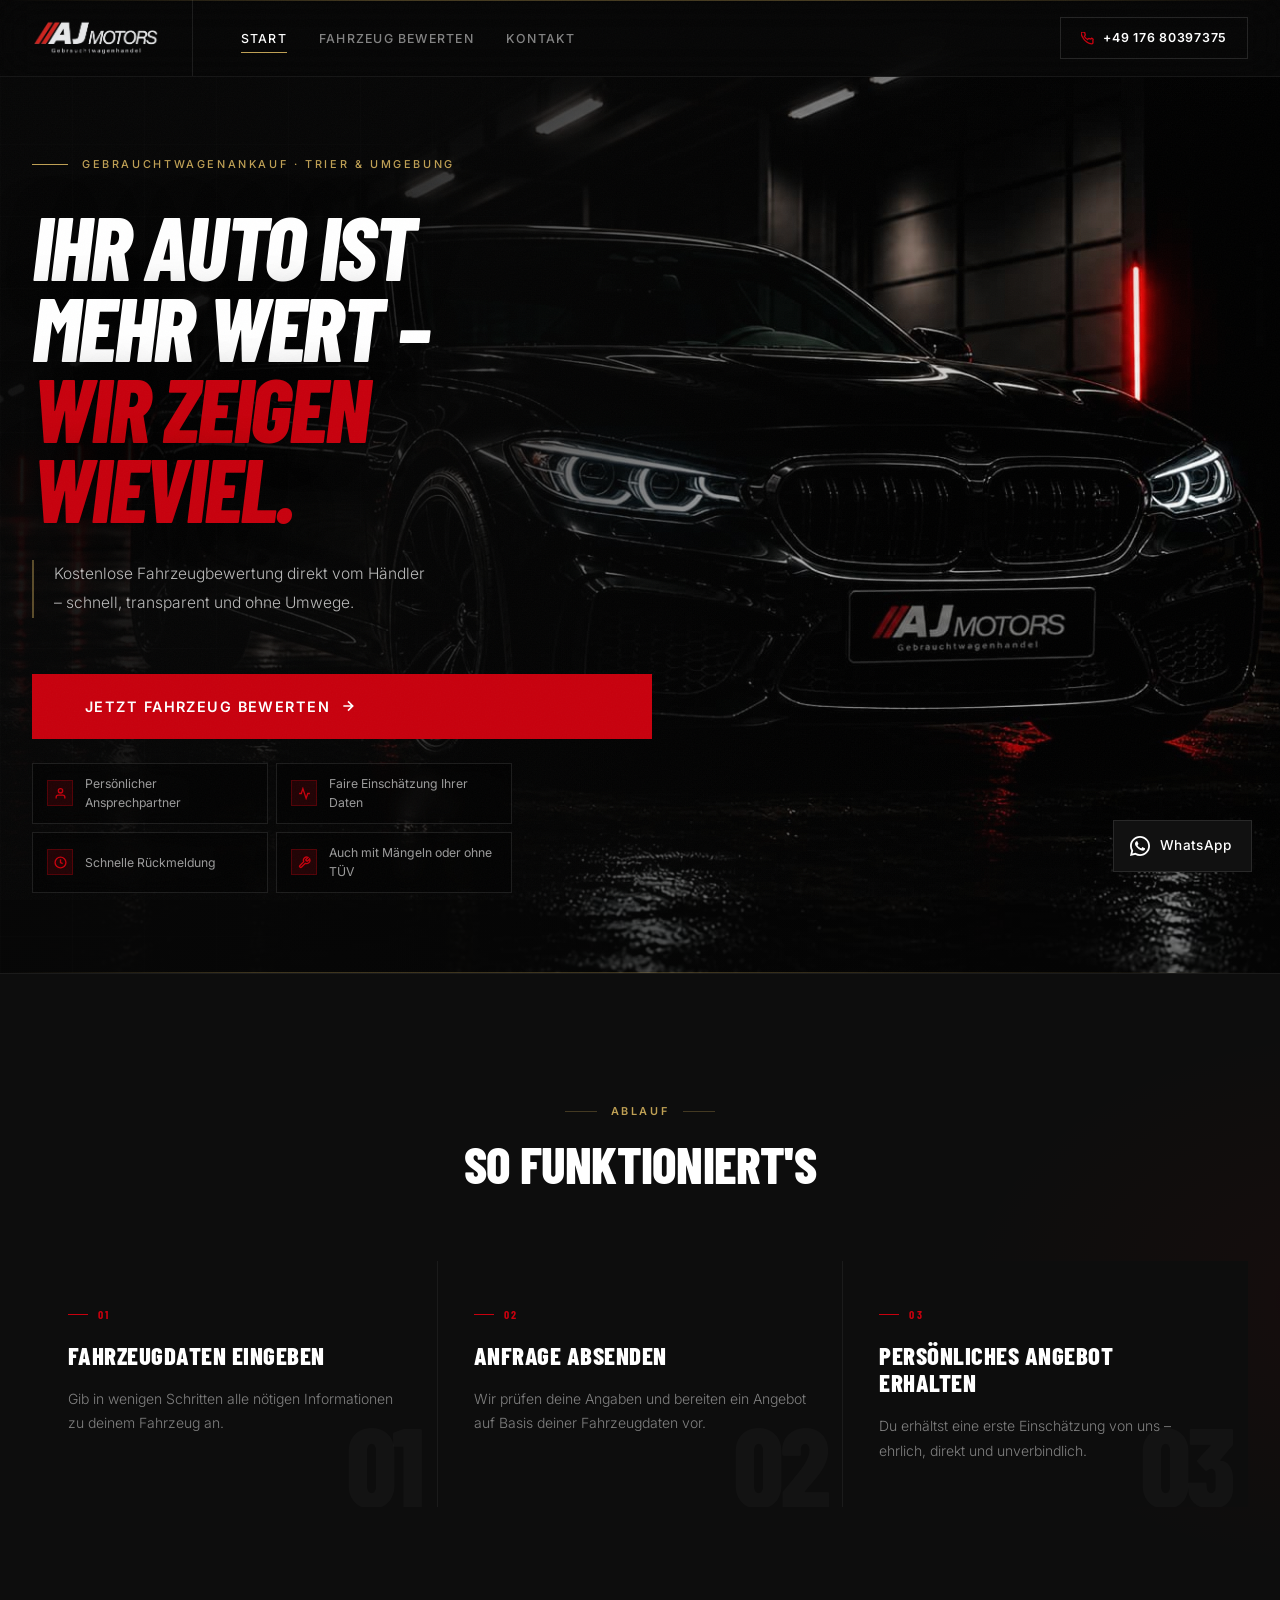
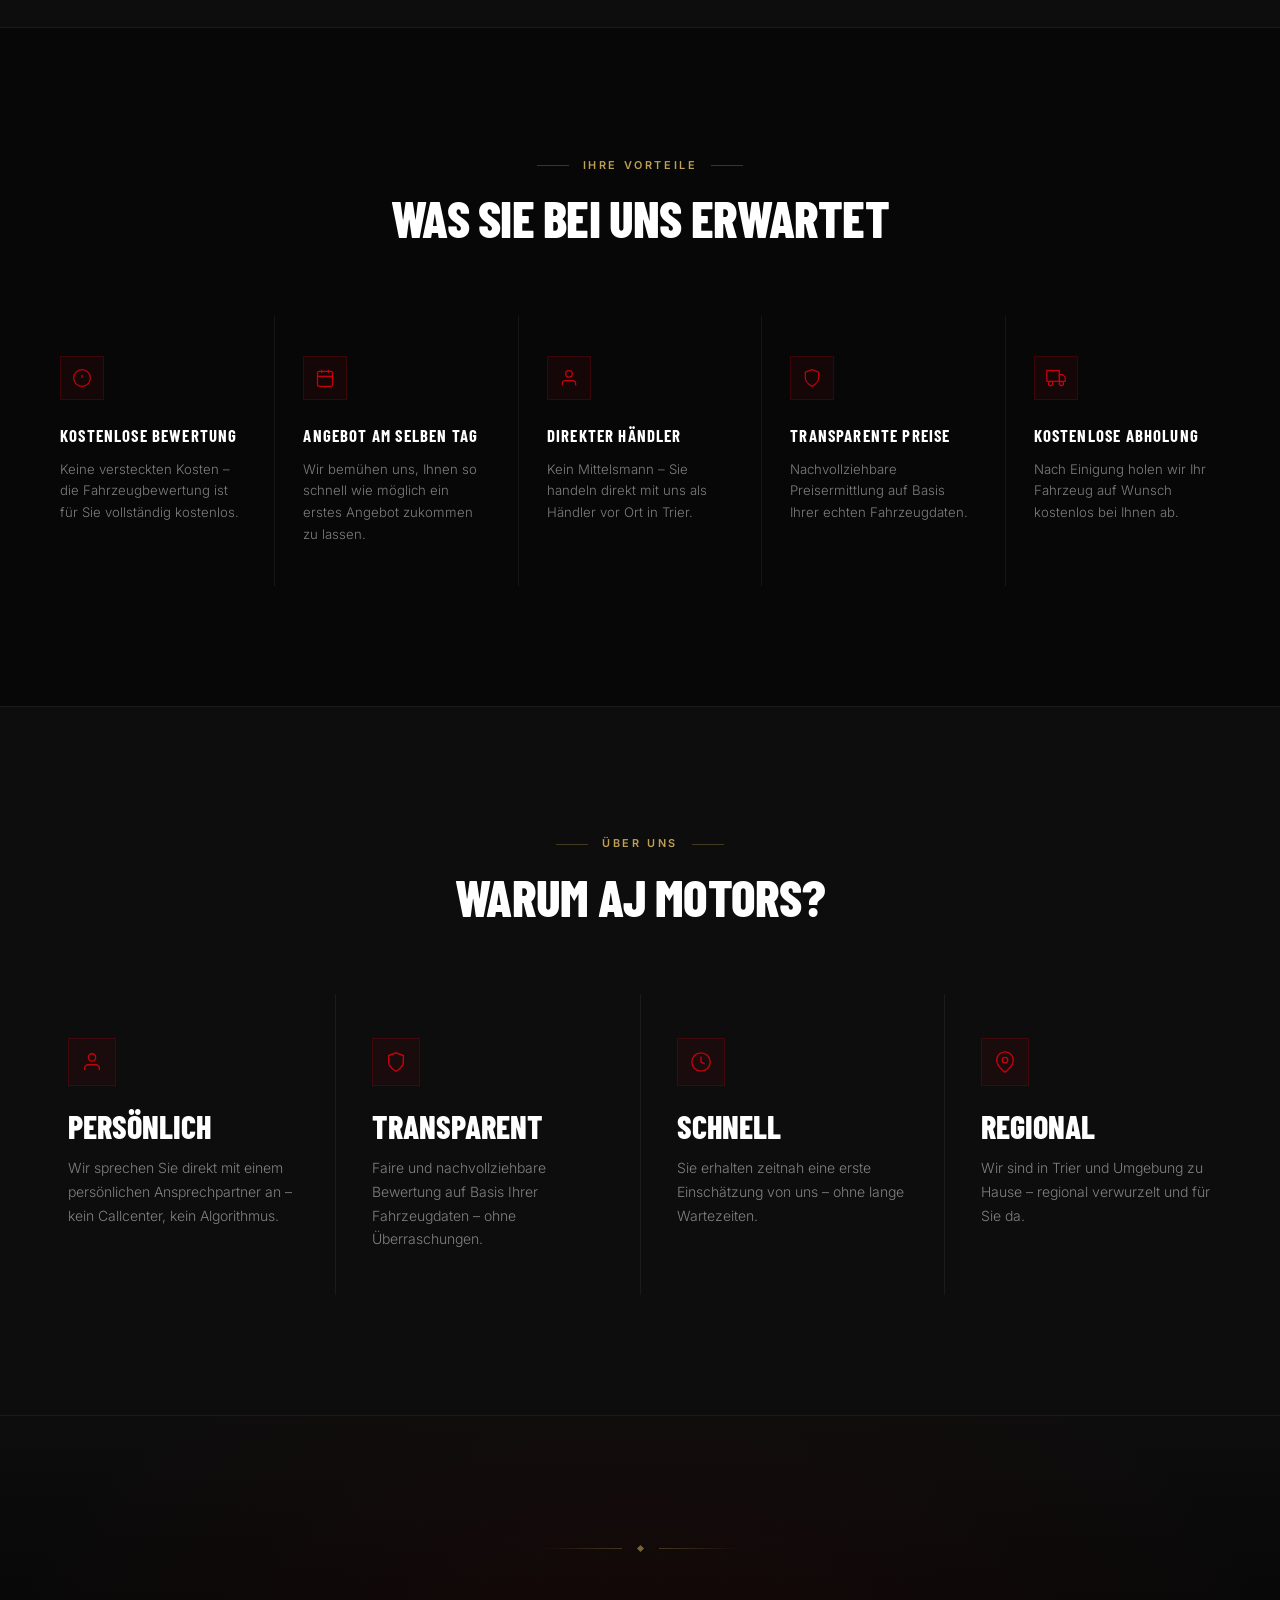
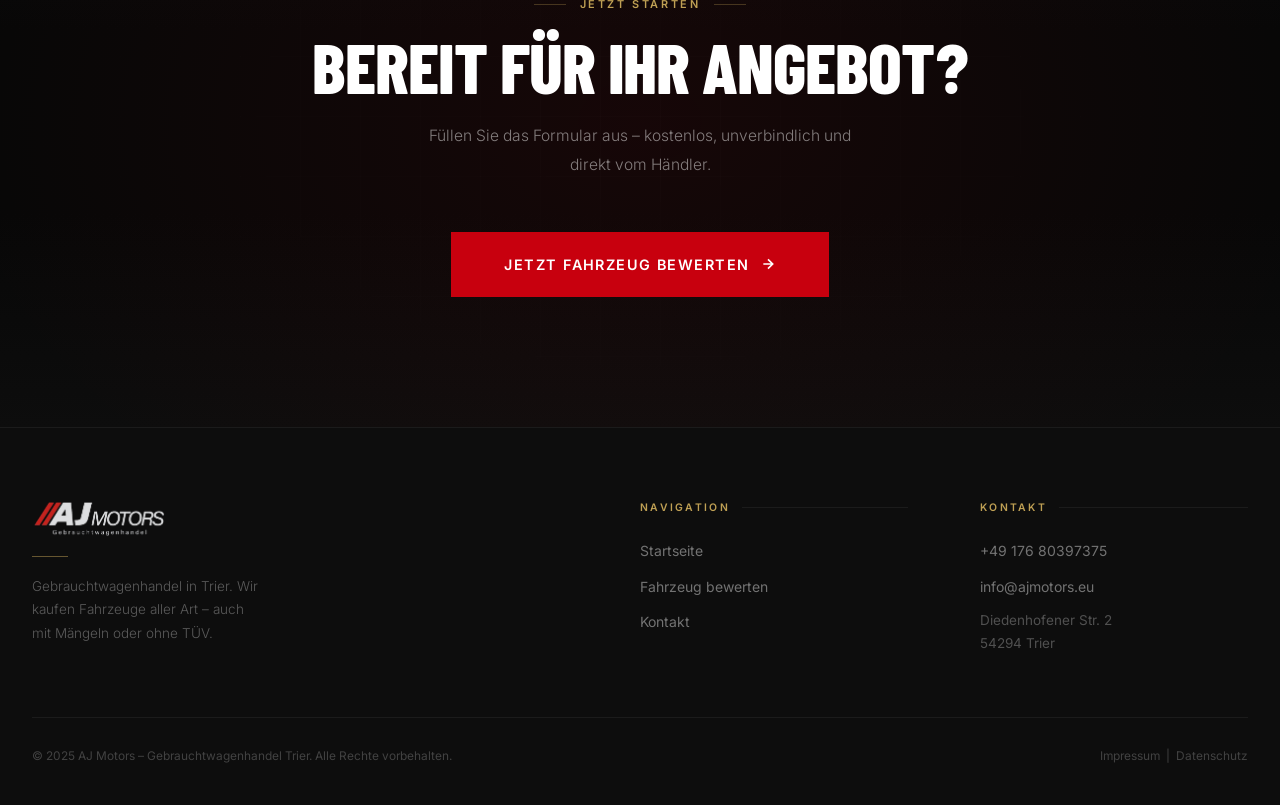
==== commit 97ecccd0: "add WhatsApp sticky button + fix vercel config" ====
--- a/index.html
+++ b/index.html
@@ -271,5 +271,10 @@
     }
   }, { passive: true });
 </script>
+
+<a href="https://wa.me/4917680397375" class="wa-btn" target="_blank" rel="noopener" aria-label="WhatsApp schreiben">
+  <svg xmlns="http://www.w3.org/2000/svg" width="20" height="20" viewBox="0 0 24 24" fill="currentColor"><path d="M17.472 14.382c-.297-.149-1.758-.867-2.03-.967-.273-.099-.471-.148-.67.15-.197.297-.767.966-.94 1.164-.173.199-.347.223-.644.075-.297-.15-1.255-.463-2.39-1.475-.883-.788-1.48-1.761-1.653-2.059-.173-.297-.018-.458.13-.606.134-.133.298-.347.446-.52.149-.174.198-.298.298-.497.099-.198.05-.371-.025-.52-.075-.149-.669-1.612-.916-2.207-.242-.579-.487-.5-.669-.51-.173-.008-.371-.01-.57-.01-.198 0-.52.074-.792.372-.272.297-1.04 1.016-1.04 2.479 0 1.462 1.065 2.875 1.213 3.074.149.198 2.096 3.2 5.077 4.487.709.306 1.262.489 1.694.625.712.227 1.36.195 1.871.118.571-.085 1.758-.719 2.006-1.413.248-.694.248-1.289.173-1.413-.074-.124-.272-.198-.57-.347z"/><path d="M12 0C5.373 0 0 5.373 0 12c0 2.116.549 4.104 1.508 5.836L0 24l6.335-1.482A11.945 11.945 0 0012 24c6.627 0 12-5.373 12-12S18.627 0 12 0zm0 21.818a9.818 9.818 0 01-5.003-1.366l-.36-.214-3.724.871.938-3.63-.235-.374A9.818 9.818 0 012.182 12C2.182 6.57 6.57 2.182 12 2.182c5.431 0 9.818 4.388 9.818 9.818 0 5.431-4.387 9.818-9.818 9.818z"/></svg>
+  WhatsApp
+</a>
 </body>
 </html>
--- a/styles.css
+++ b/styles.css
@@ -886,6 +886,36 @@
   .c-aside-inner { padding: 28px 20px; }
 }
 
+/* ---- WHATSAPP STICKY ---- */
+.wa-btn {
+  position: fixed;
+  bottom: 28px;
+  right: 28px;
+  z-index: 9999;
+  display: flex;
+  align-items: center;
+  gap: 10px;
+  background: #111;
+  color: #fff;
+  text-decoration: none;
+  padding: 14px 20px 14px 16px;
+  font-family: 'Inter', sans-serif;
+  font-size: 0.85rem;
+  font-weight: 500;
+  letter-spacing: 0.03em;
+  border: 1px solid rgba(255,255,255,0.1);
+  box-shadow: 0 8px 32px rgba(0,0,0,0.35);
+  transition: background 0.2s, transform 0.2s;
+}
+.wa-btn:hover {
+  background: #25D366;
+  transform: translateY(-2px);
+}
+.wa-btn svg { flex-shrink: 0; }
+@media (max-width: 600px) {
+  .wa-btn { bottom: 20px; right: 20px; padding: 13px 16px 13px 13px; font-size: 0.8rem; }
+}
+
 /* ---- REDUCED MOTION ---- */
 @media (prefers-reduced-motion: reduce) {
   *, *::before, *::after { animation-duration: 0.01ms !important; transition-duration: 0.01ms !important; }
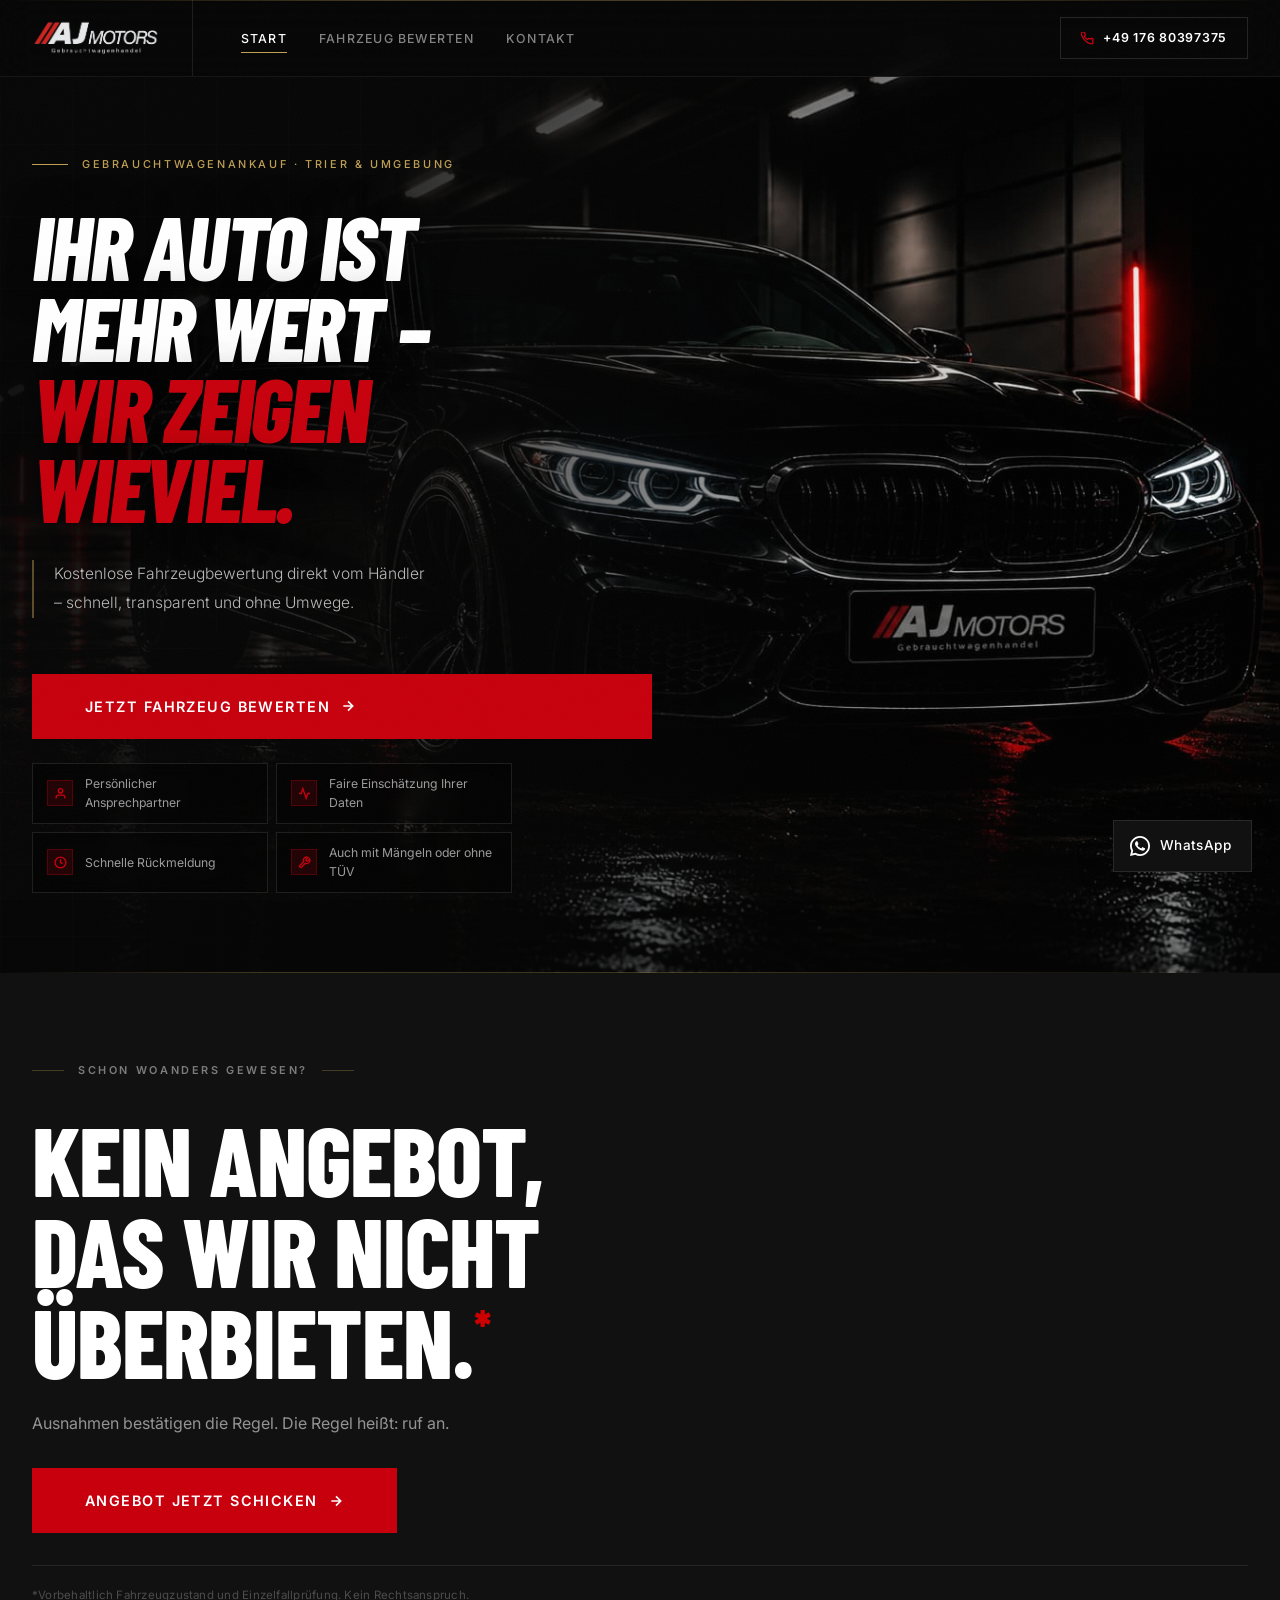
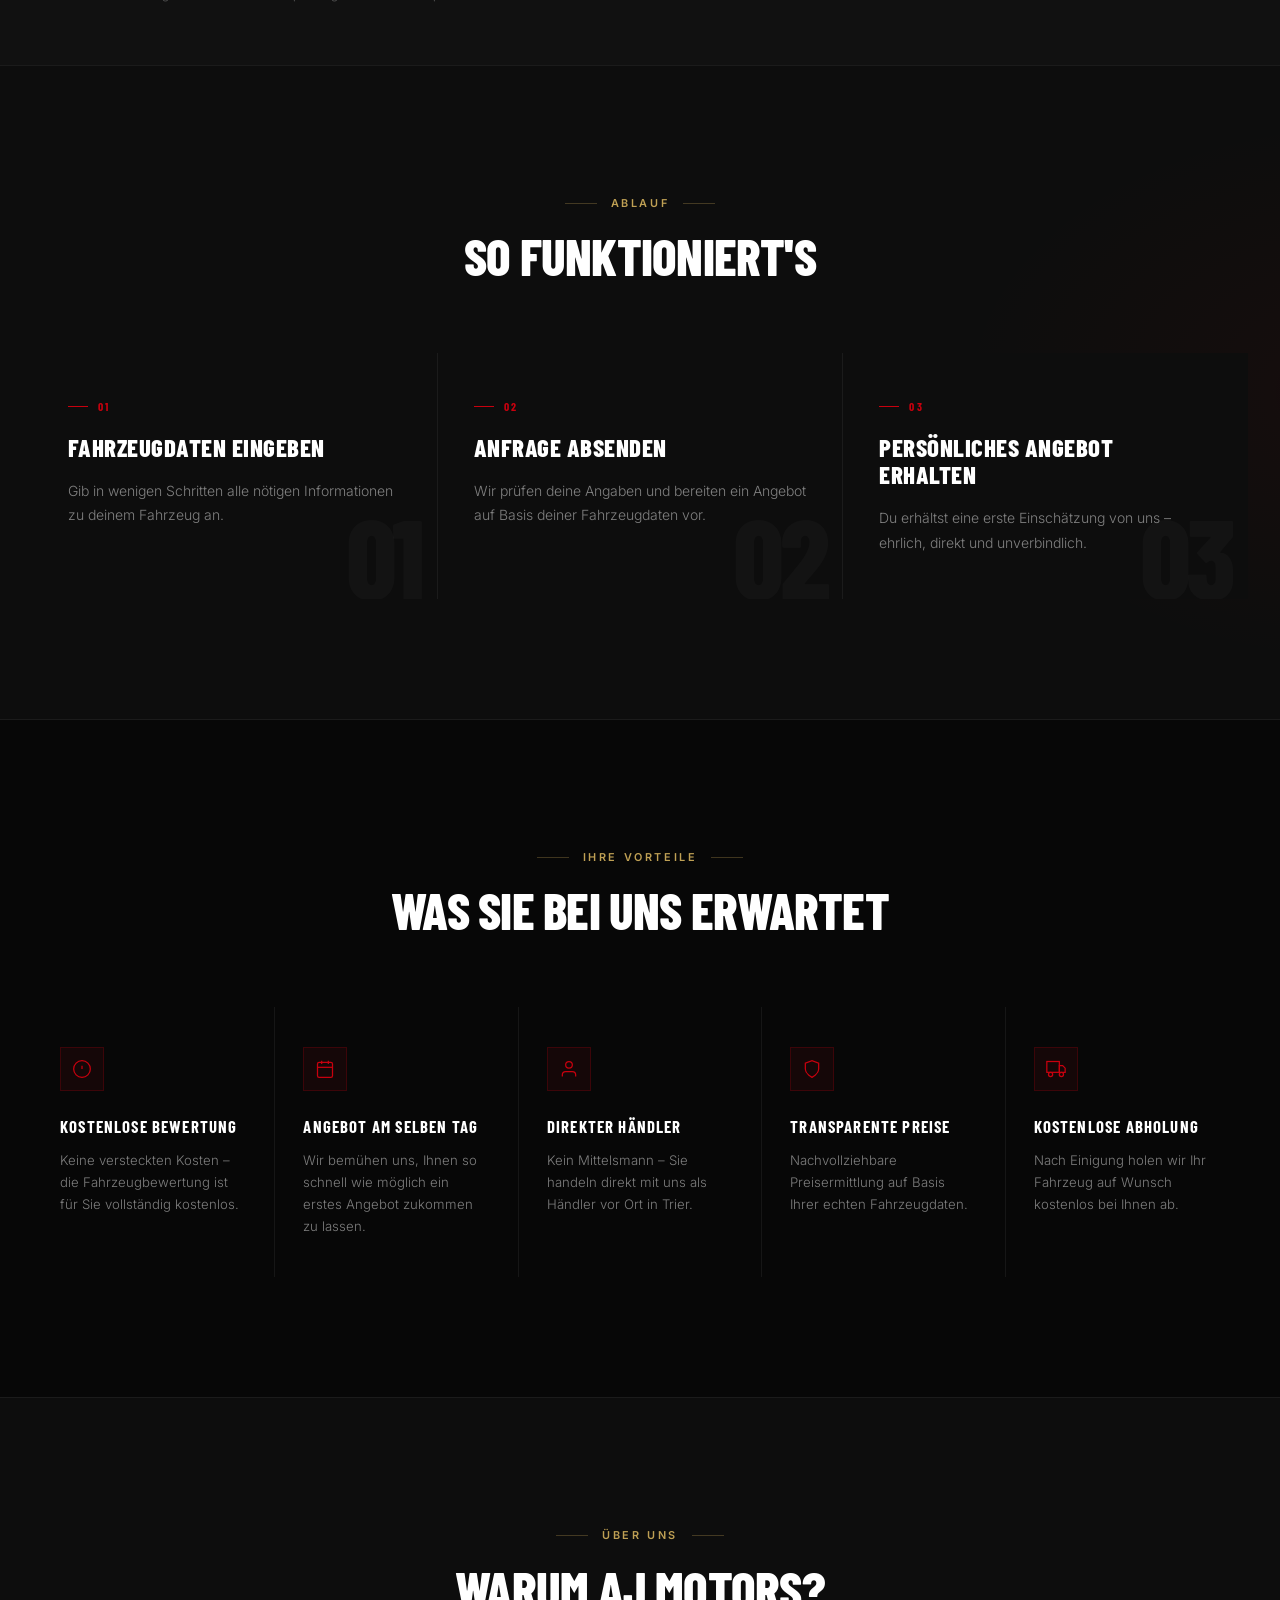
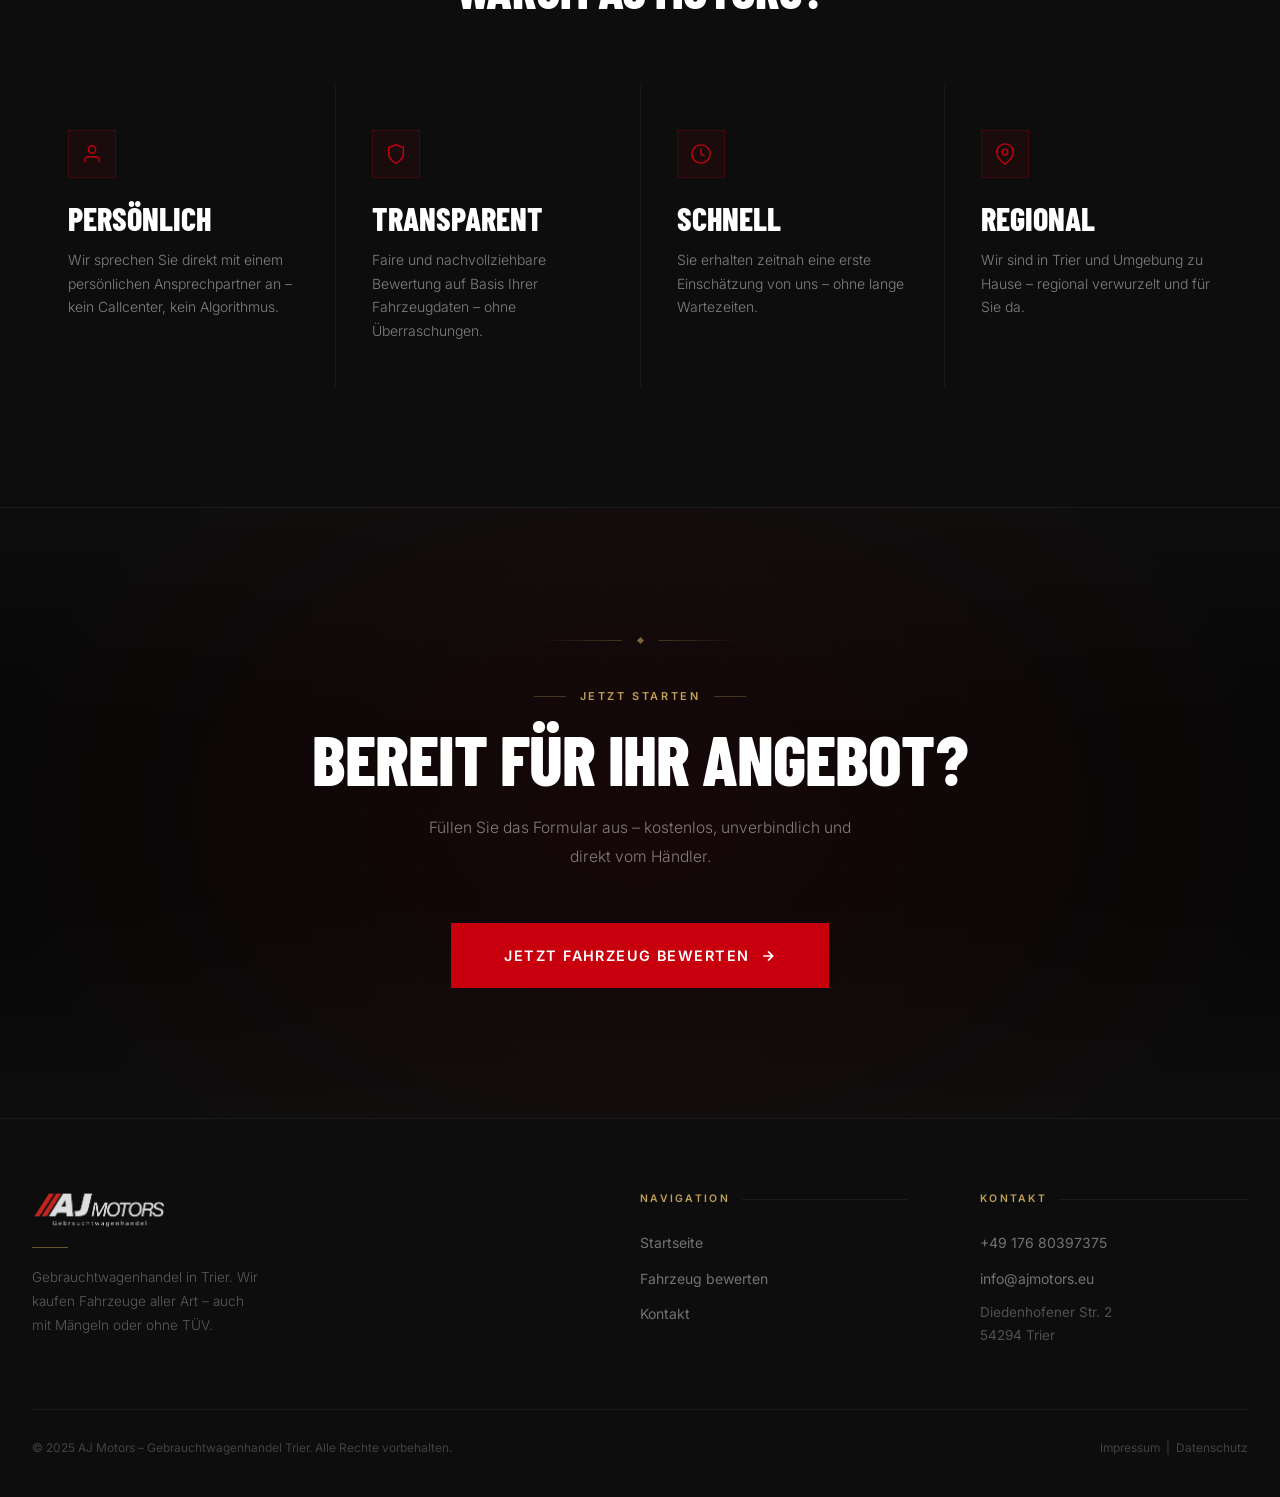
==== commit 3d0669f9: "add Gegenangebot section with footnote" ====
--- a/index.html
+++ b/index.html
@@ -91,6 +91,22 @@
   </div>
 </section>
 
+<!-- ===== GEGENANGEBOT ===== -->
+<section class="gegen">
+  <div class="container gegen-inner">
+    <div class="gegen-text">
+      <span class="section-label gegen-label">Schon woanders gewesen?</span>
+      <h2 class="gegen-headline">Kein Angebot,<br>das wir nicht<br>überbieten.<span class="gegen-star">*</span></h2>
+      <p class="gegen-sub">Ausnahmen bestätigen die Regel. Die Regel heißt: ruf an.</p>
+      <a href="https://wa.me/4917680397375" class="btn btn-primary btn-lg gegen-cta" target="_blank" rel="noopener">
+        Angebot jetzt schicken
+        <svg width="16" height="16" viewBox="0 0 24 24" fill="none" stroke="currentColor" stroke-width="2.5"><path d="M5 12h14M12 5l7 7-7 7"/></svg>
+      </a>
+    </div>
+    <p class="gegen-footnote">*Vorbehaltlich Fahrzeugzustand und Einzelfallprüfung. Kein Rechtsanspruch.</p>
+  </div>
+</section>
+
 <!-- ===== HOW IT WORKS ===== -->
 <section class="how">
   <div class="container">
--- a/styles.css
+++ b/styles.css
@@ -886,6 +886,54 @@
   .c-aside-inner { padding: 28px 20px; }
 }
 
+/* ---- GEGENANGEBOT ---- */
+.gegen {
+  background: #111;
+  padding: 80px 0 60px;
+}
+.gegen-inner {
+  display: flex;
+  flex-direction: column;
+  gap: 32px;
+}
+.gegen-label {
+  color: rgba(255,255,255,0.45);
+}
+.gegen-headline {
+  font-family: 'Barlow Condensed', sans-serif;
+  font-size: clamp(3rem, 10vw, 6rem);
+  font-weight: 800;
+  line-height: 0.95;
+  text-transform: uppercase;
+  color: #fff;
+  margin: 16px 0 24px;
+  letter-spacing: -0.01em;
+}
+.gegen-star {
+  color: #c00;
+  font-size: 0.5em;
+  vertical-align: super;
+}
+.gegen-sub {
+  color: rgba(255,255,255,0.55);
+  font-size: 1rem;
+  margin-bottom: 32px;
+}
+.gegen-cta {
+  display: inline-flex;
+}
+.gegen-footnote {
+  color: rgba(255,255,255,0.25);
+  font-size: 0.72rem;
+  letter-spacing: 0.02em;
+  border-top: 1px solid rgba(255,255,255,0.08);
+  padding-top: 20px;
+}
+@media (max-width: 600px) {
+  .gegen { padding: 60px 0 48px; }
+  .gegen-headline { font-size: clamp(2.8rem, 13vw, 4rem); }
+}
+
 /* ---- WHATSAPP STICKY ---- */
 .wa-btn {
   position: fixed;
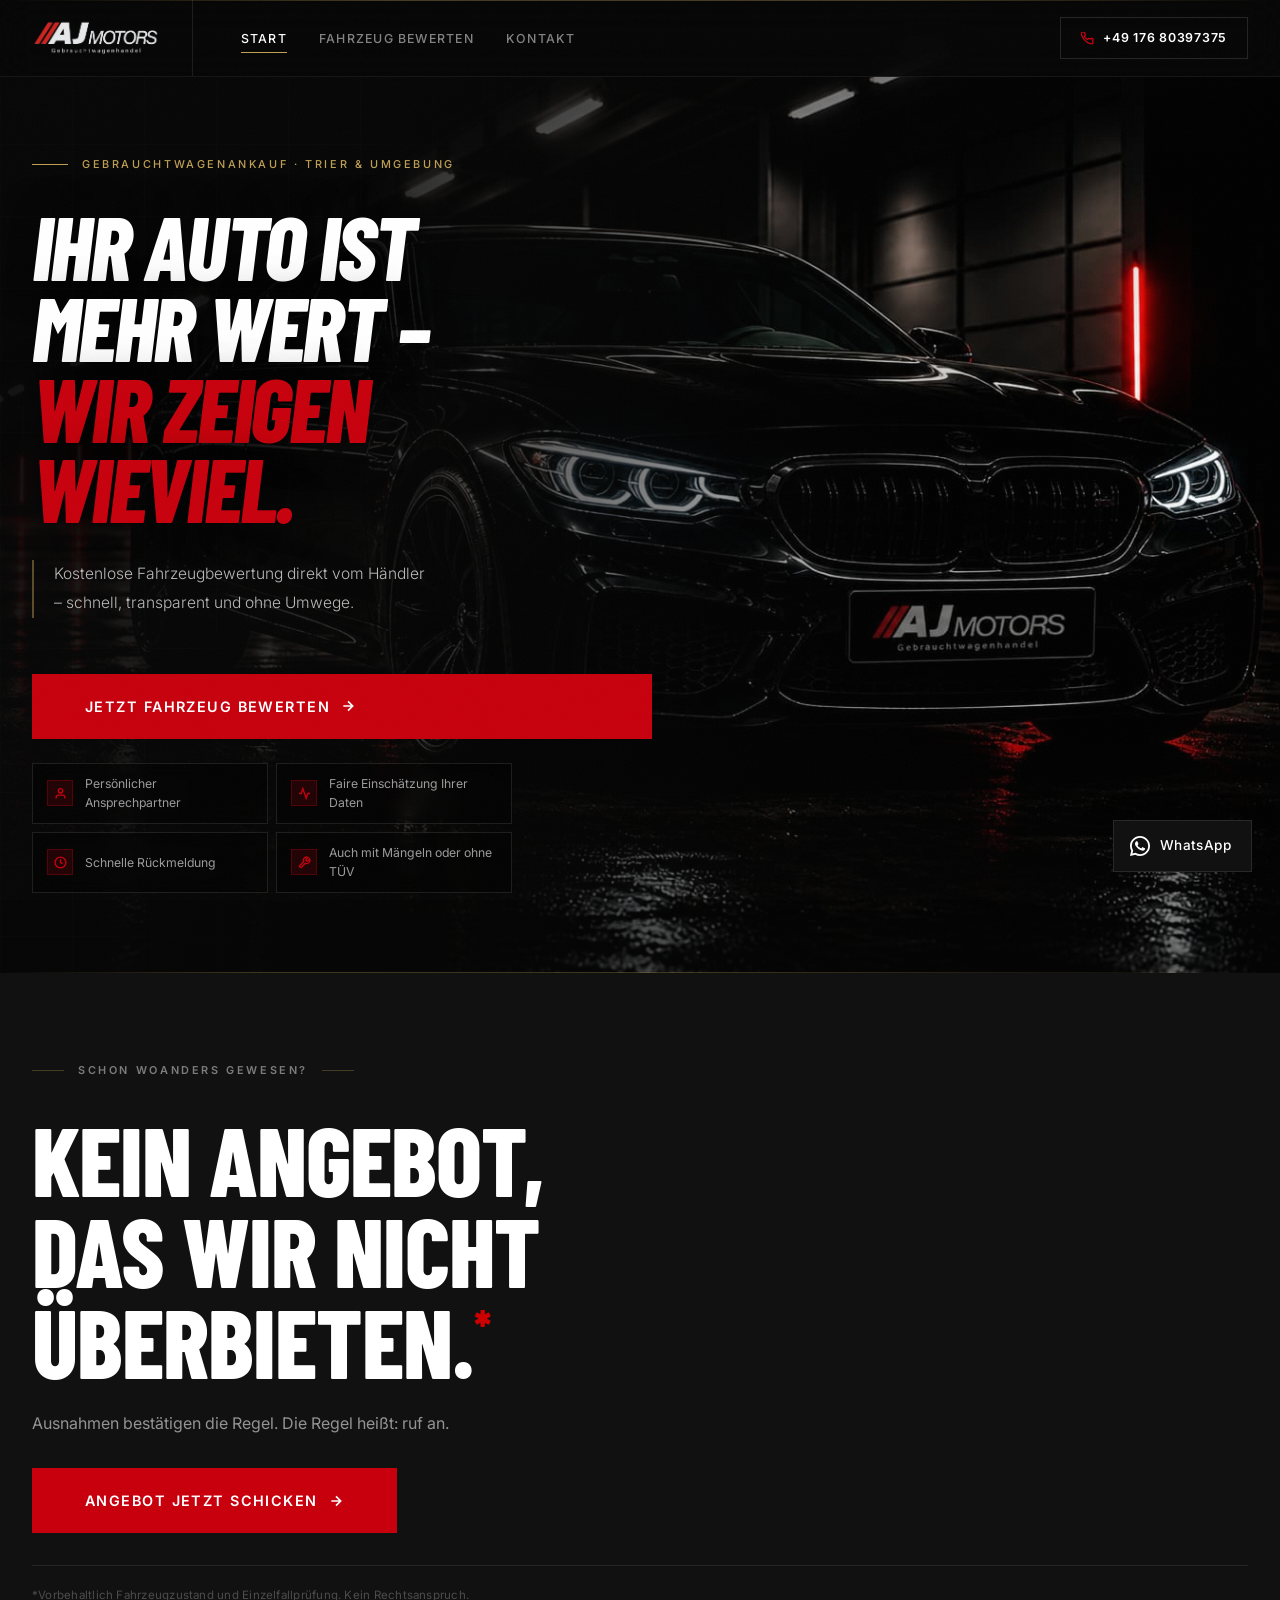
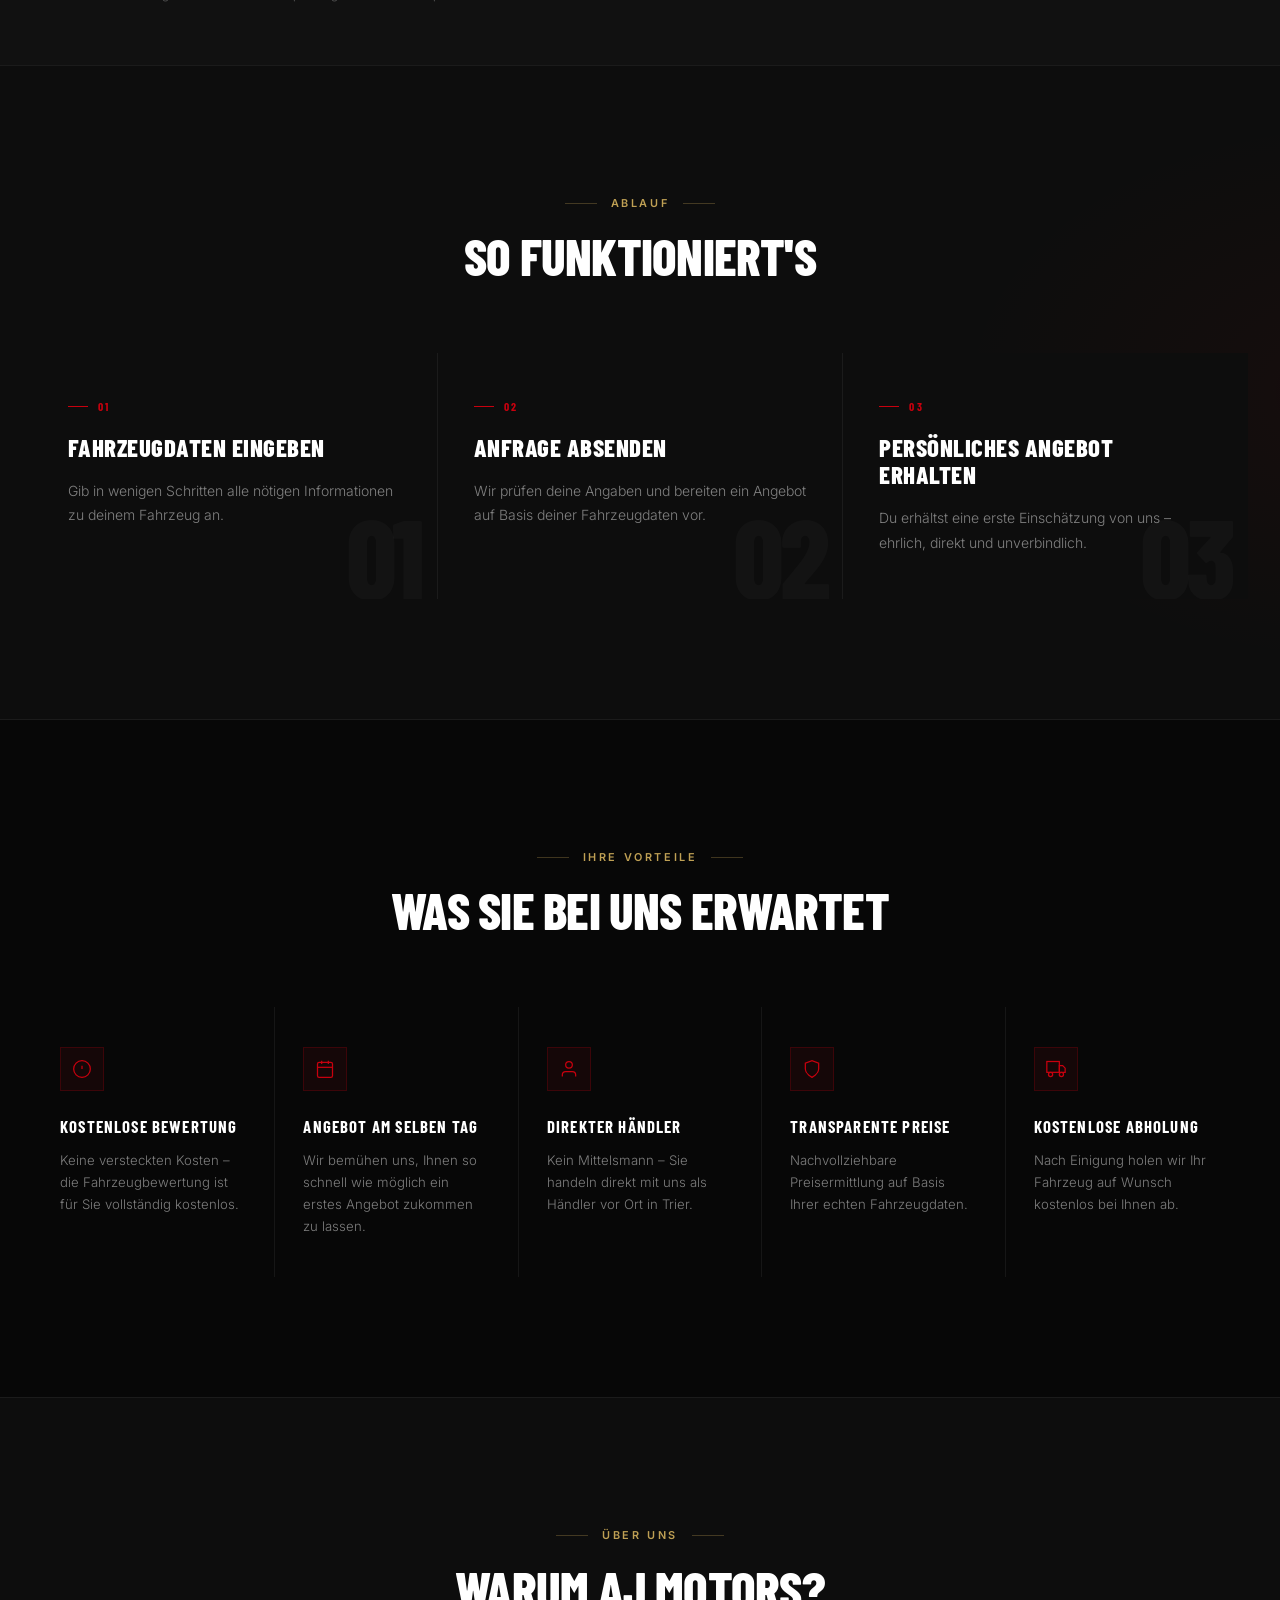
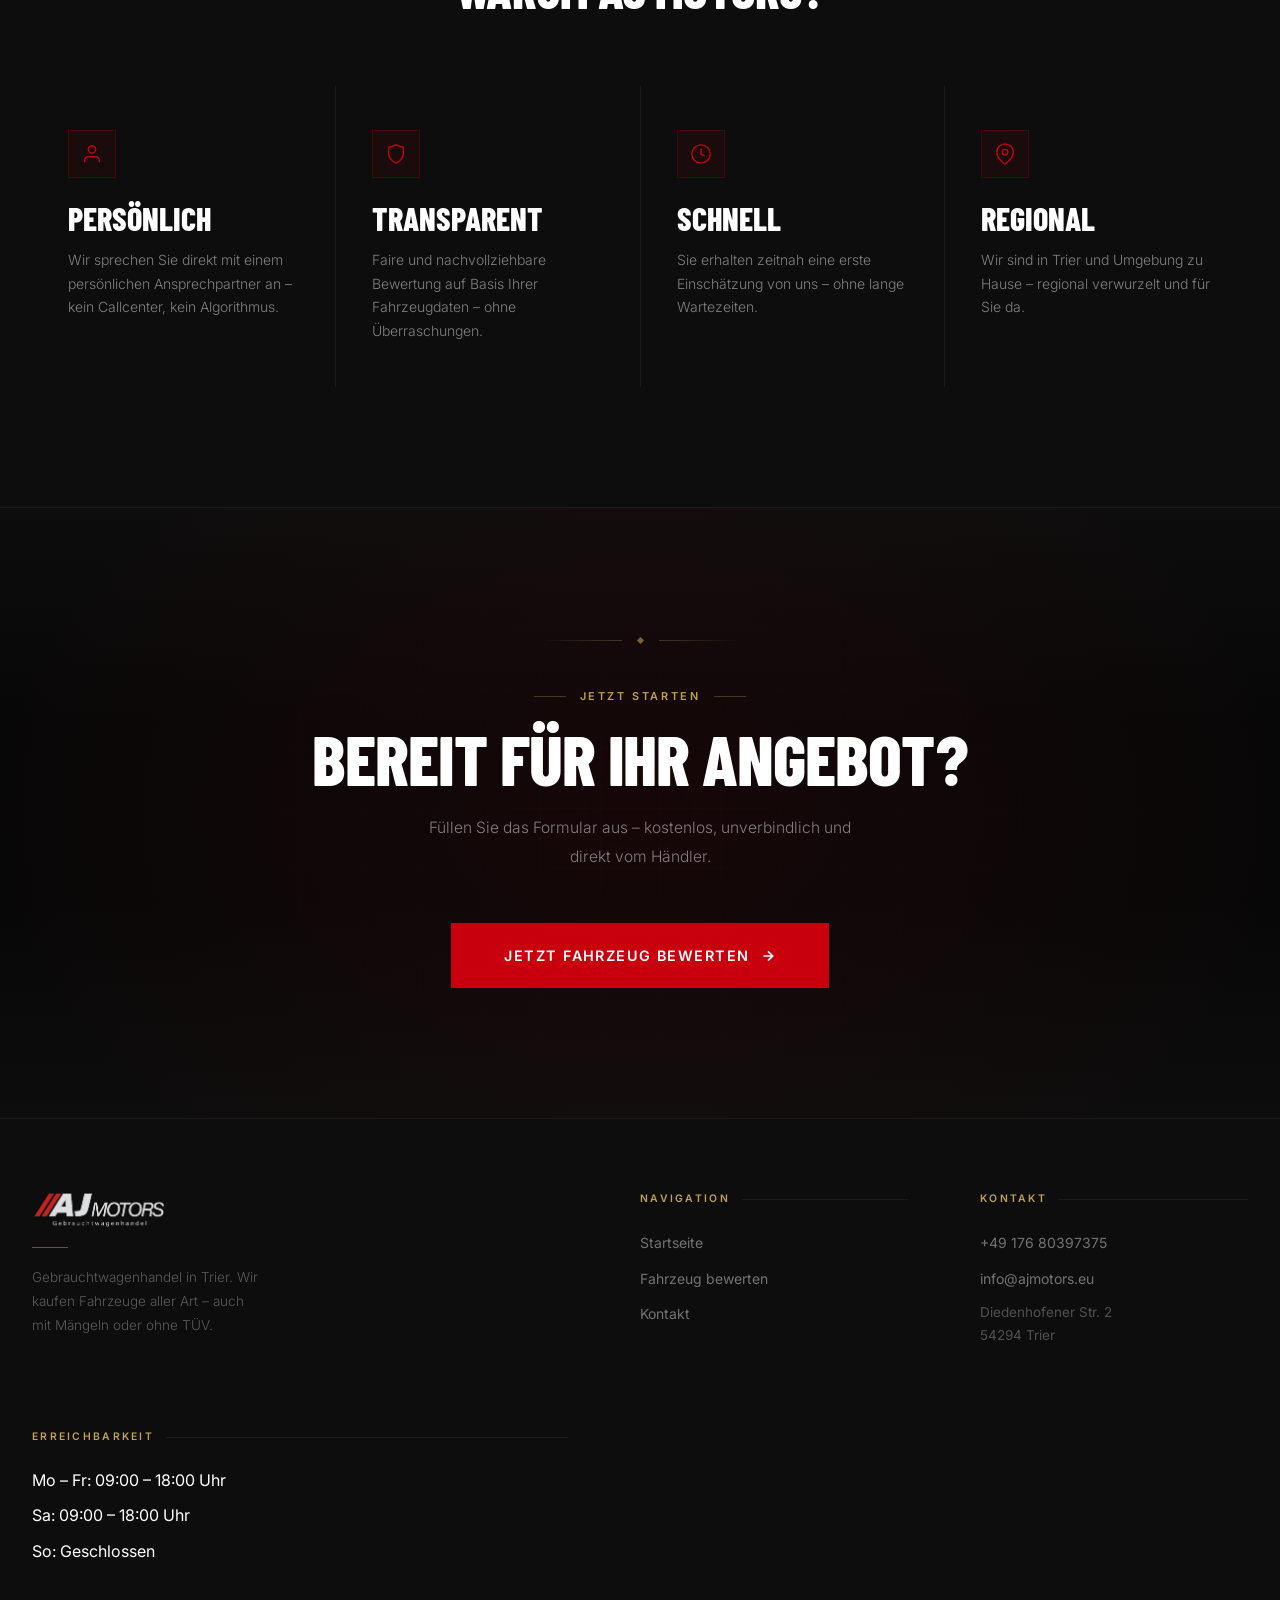
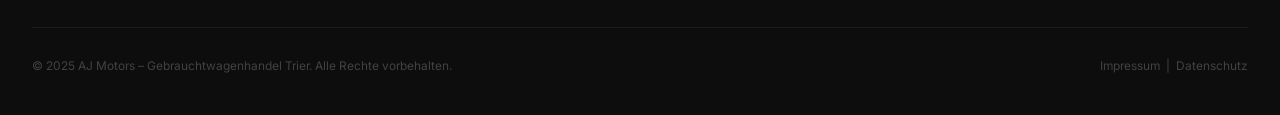
==== commit d761b335: "add impressum, datenschutz, opening hours, fix footer links" ====
--- a/index.html
+++ b/index.html
@@ -265,10 +265,18 @@
           <li class="footer-address">Diedenhofener Str. 2<br>54294 Trier</li>
         </ul>
       </div>
+      <div class="footer-col">
+        <h4>Erreichbarkeit</h4>
+        <ul>
+          <li>Mo – Fr: 09:00 – 18:00 Uhr</li>
+          <li>Sa: 09:00 – 18:00 Uhr</li>
+          <li>So: Geschlossen</li>
+        </ul>
+      </div>
     </div>
     <div class="footer-bottom">
       <p>© 2025 AJ Motors – Gebrauchtwagenhandel Trier. Alle Rechte vorbehalten.</p>
-      <p><a href="#">Impressum</a> &nbsp;|&nbsp; <a href="#">Datenschutz</a></p>
+      <p><a href="impressum.html">Impressum</a> &nbsp;|&nbsp; <a href="datenschutz.html">Datenschutz</a></p>
     </div>
   </div>
 </footer>
--- a/styles.css
+++ b/styles.css
@@ -934,6 +934,29 @@
   .gegen-headline { font-size: clamp(2.8rem, 13vw, 4rem); }
 }
 
+/* ---- LEGAL PAGES ---- */
+.legal-page {
+  padding: 80px 0 100px;
+  min-height: 60vh;
+}
+.legal-title {
+  font-family: 'Barlow Condensed', sans-serif;
+  font-size: clamp(2.5rem, 8vw, 4rem);
+  font-weight: 800;
+  text-transform: uppercase;
+  margin-bottom: 48px;
+}
+.legal-page h2 {
+  font-size: 1rem;
+  font-weight: 600;
+  text-transform: uppercase;
+  letter-spacing: 0.08em;
+  margin: 36px 0 10px;
+  color: #111;
+}
+.legal-page p { color: #444; line-height: 1.7; margin-bottom: 8px; }
+.legal-page a { color: #111; text-decoration: underline; }
+
 /* ---- WHATSAPP STICKY ---- */
 .wa-btn {
   position: fixed;
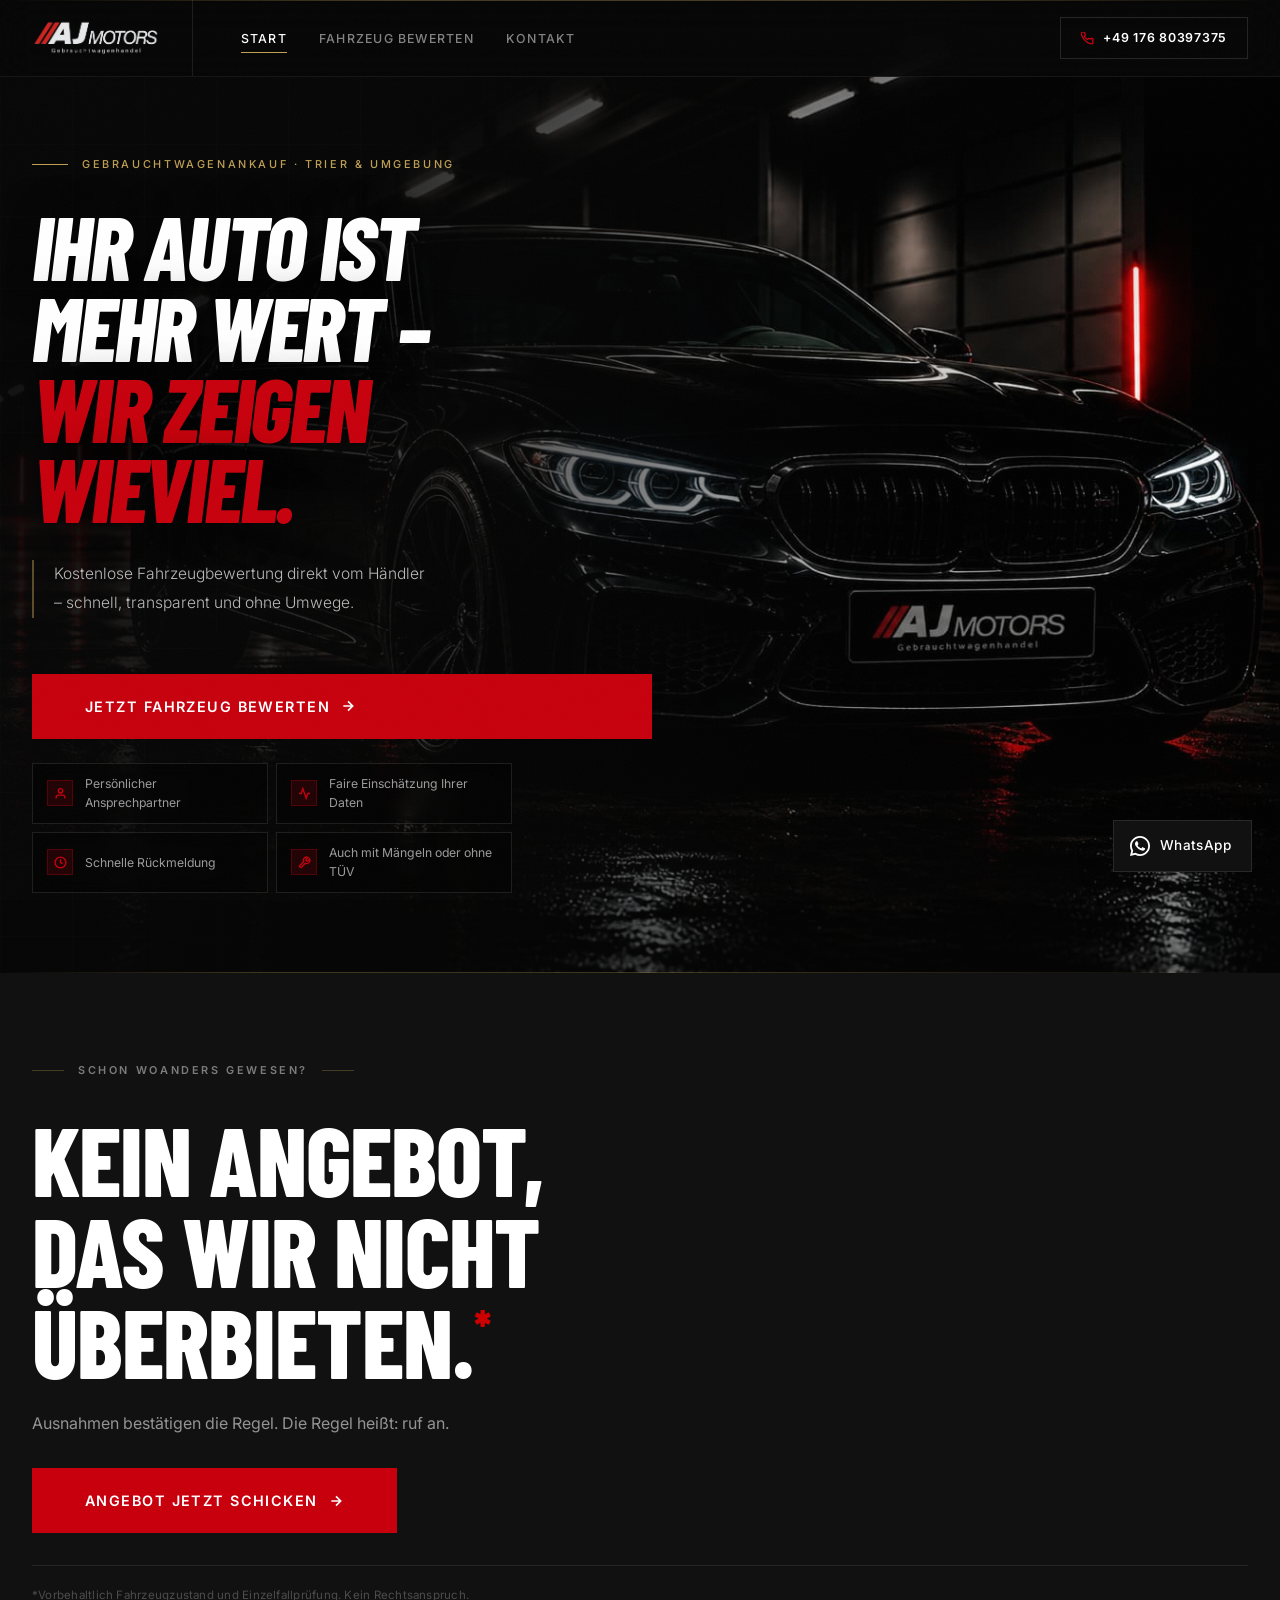
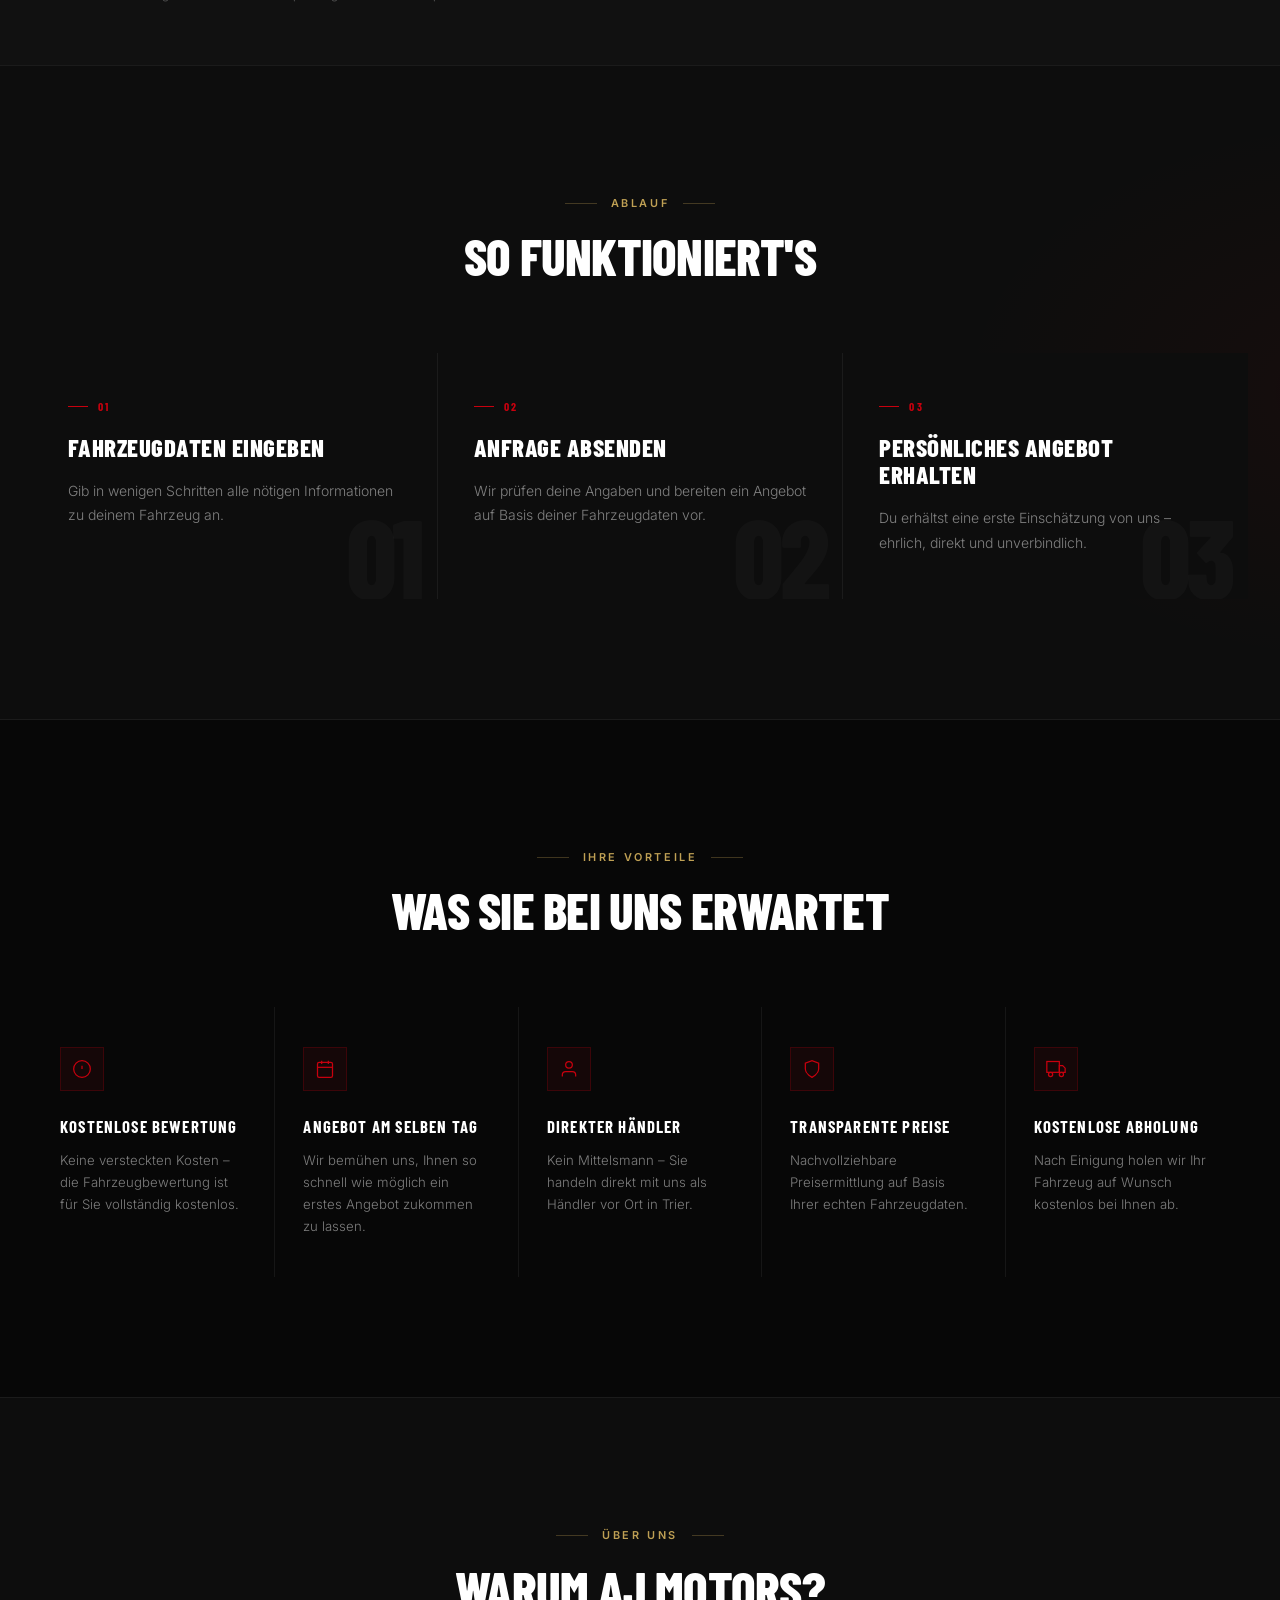
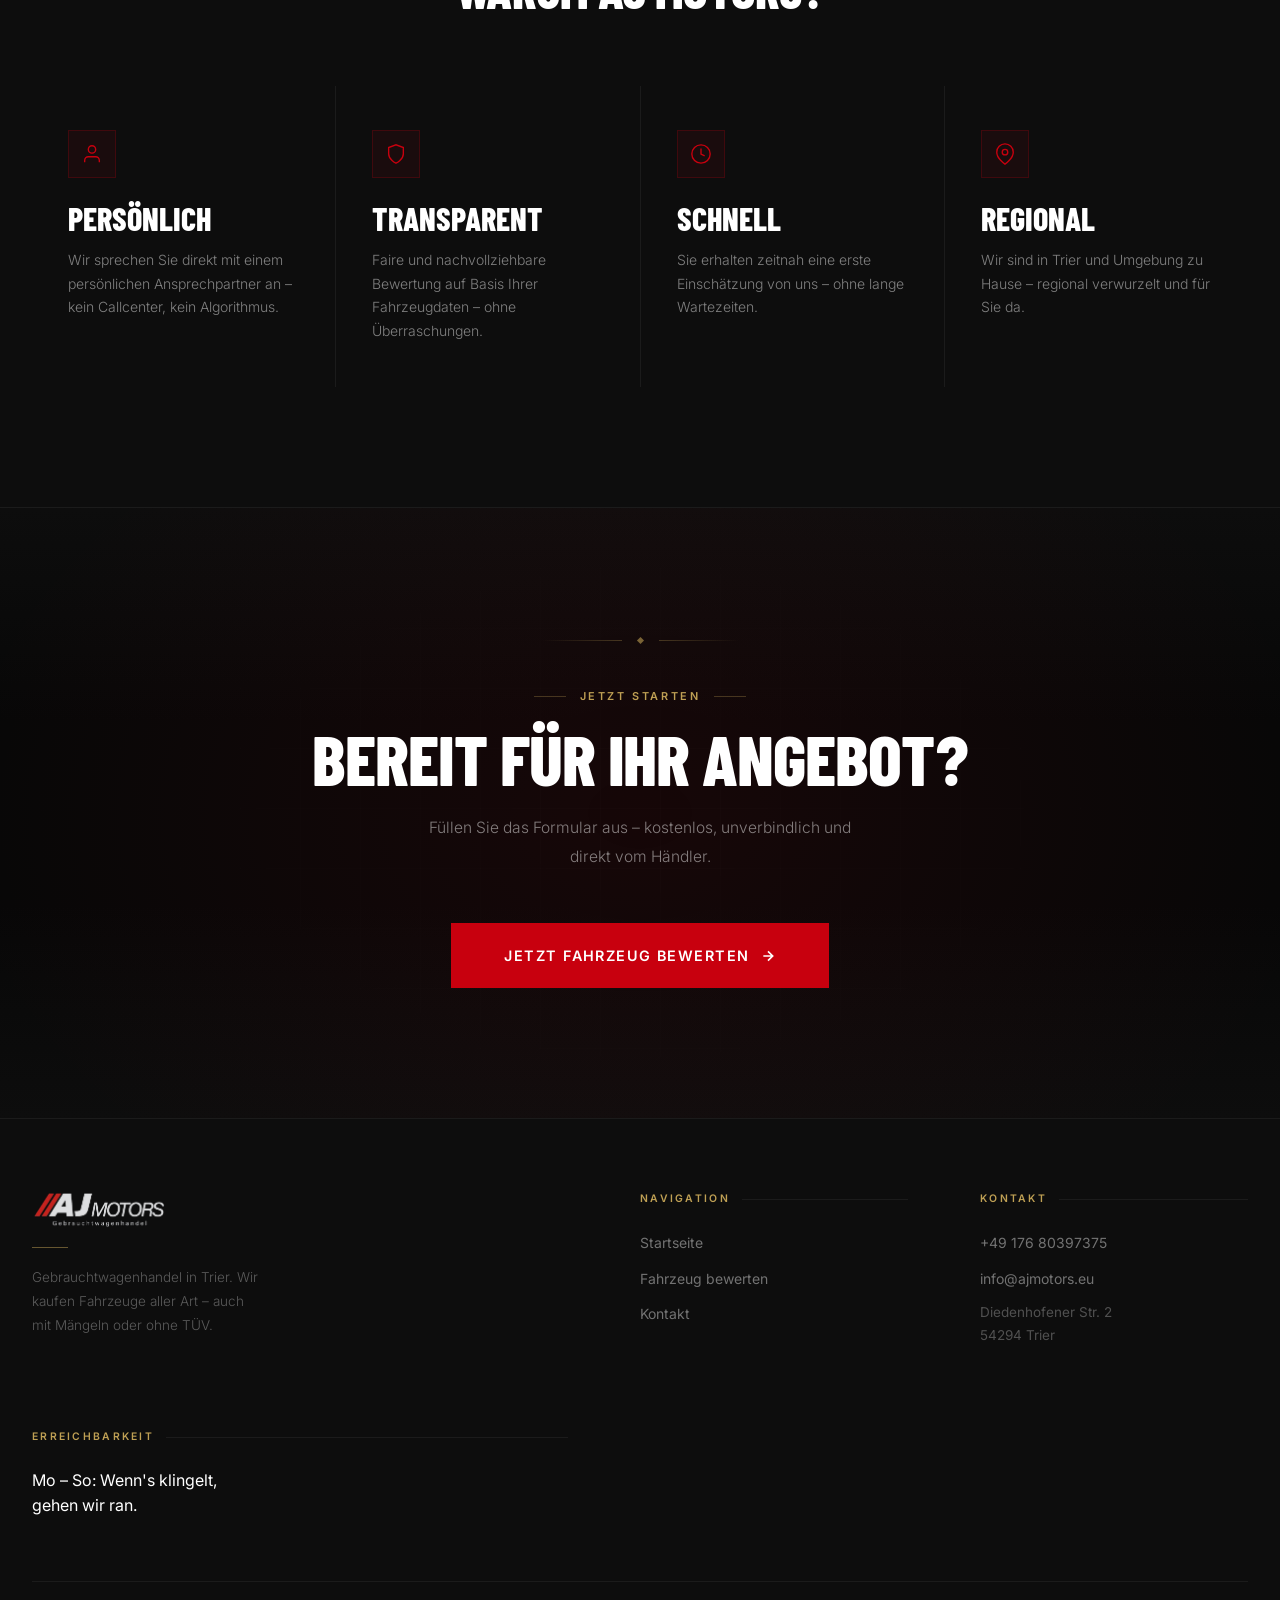
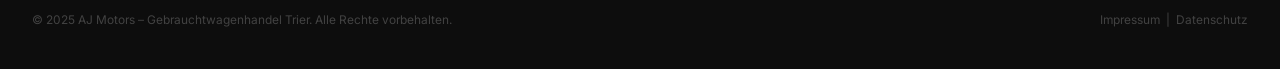
==== commit 29c24209: "update opening hours with personality" ====
--- a/index.html
+++ b/index.html
@@ -268,9 +268,7 @@
       <div class="footer-col">
         <h4>Erreichbarkeit</h4>
         <ul>
-          <li>Mo – Fr: 09:00 – 18:00 Uhr</li>
-          <li>Sa: 09:00 – 18:00 Uhr</li>
-          <li>So: Geschlossen</li>
+          <li>Mo – So: Wenn's klingelt,<br>gehen wir ran.</li>
         </ul>
       </div>
     </div>
